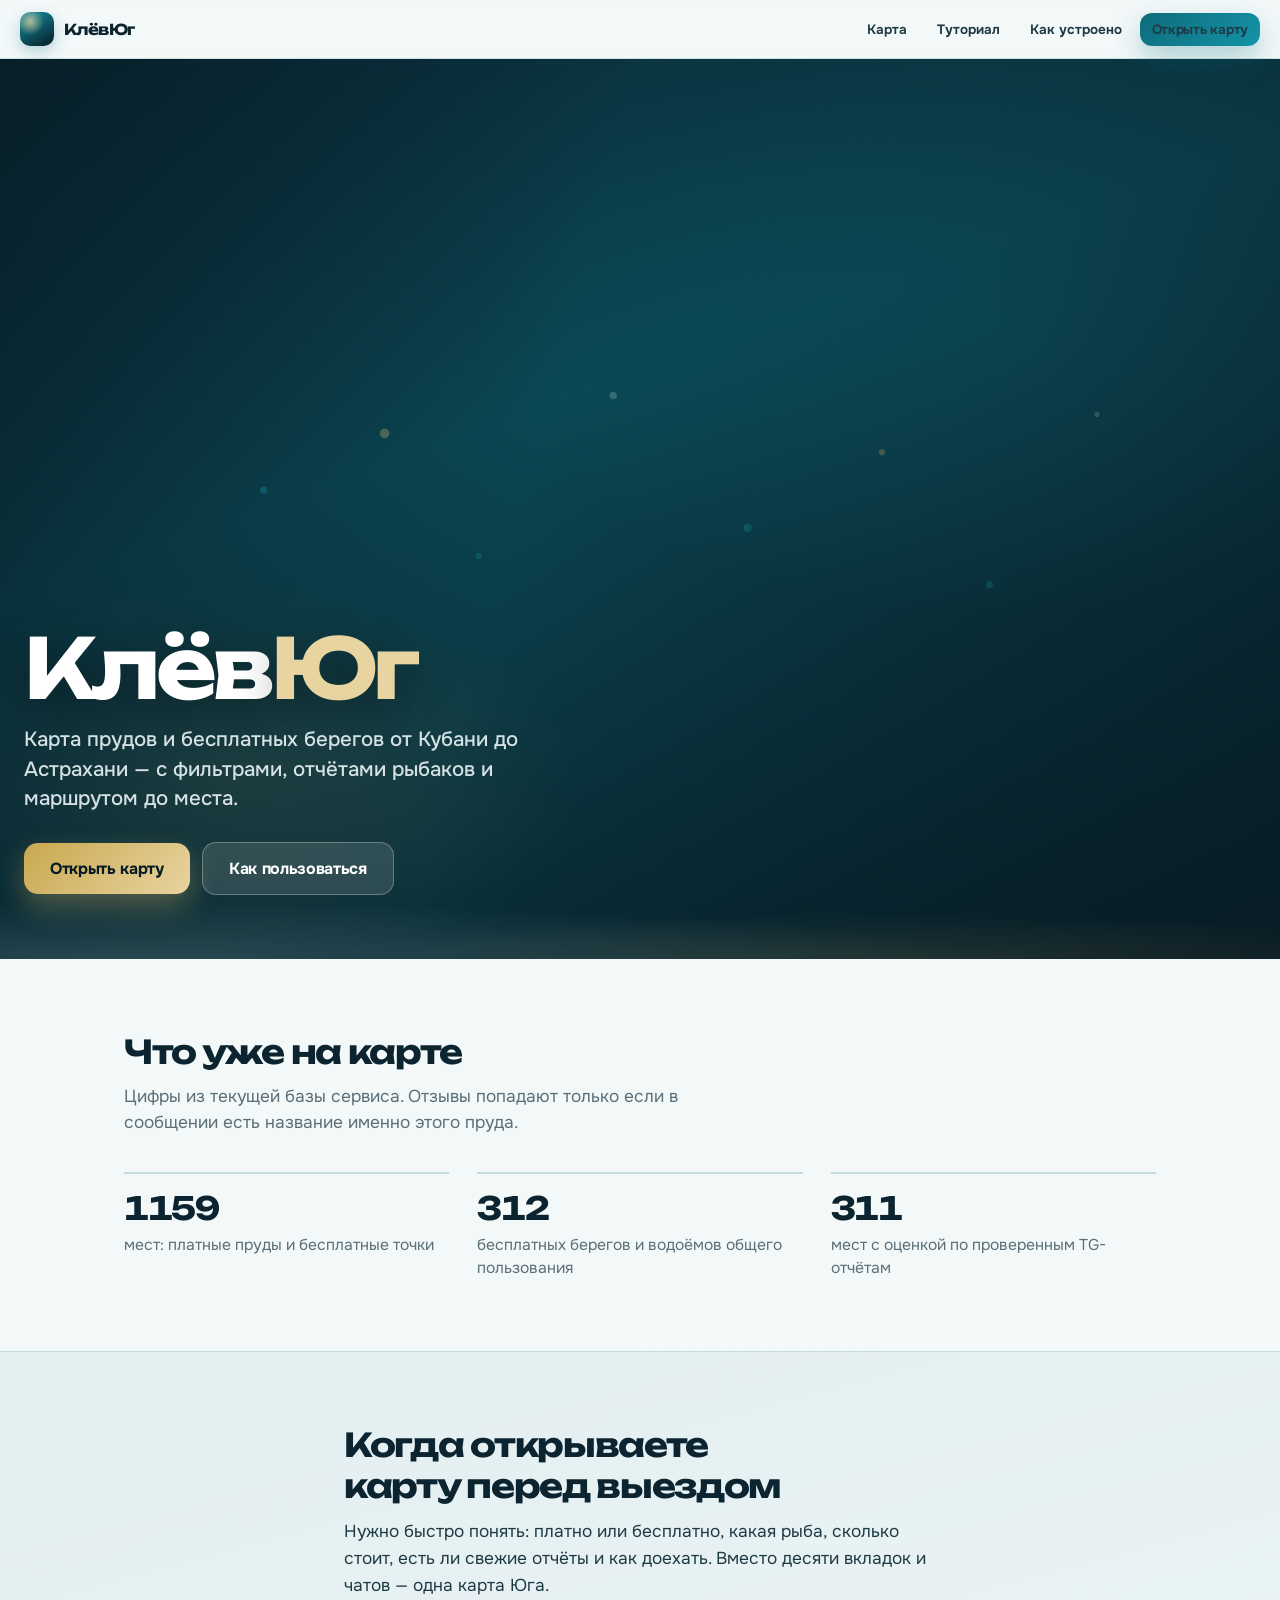
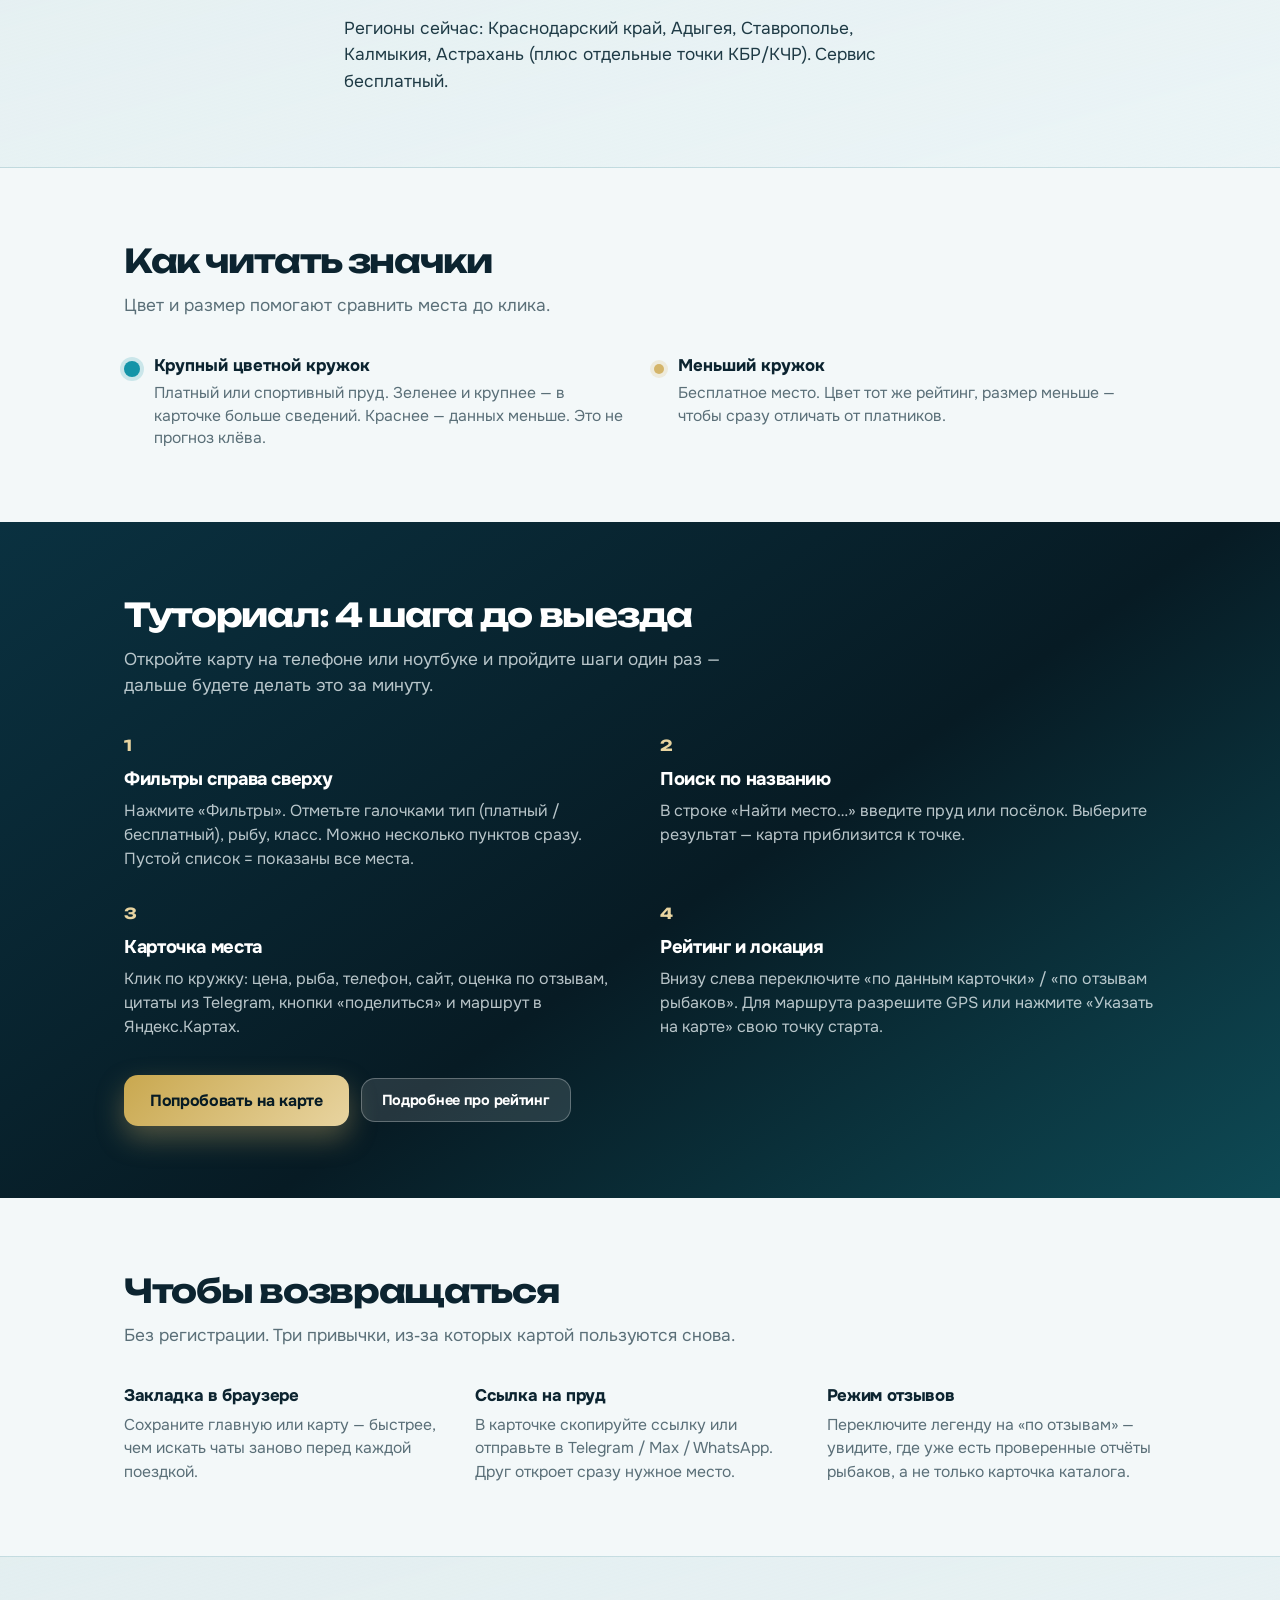
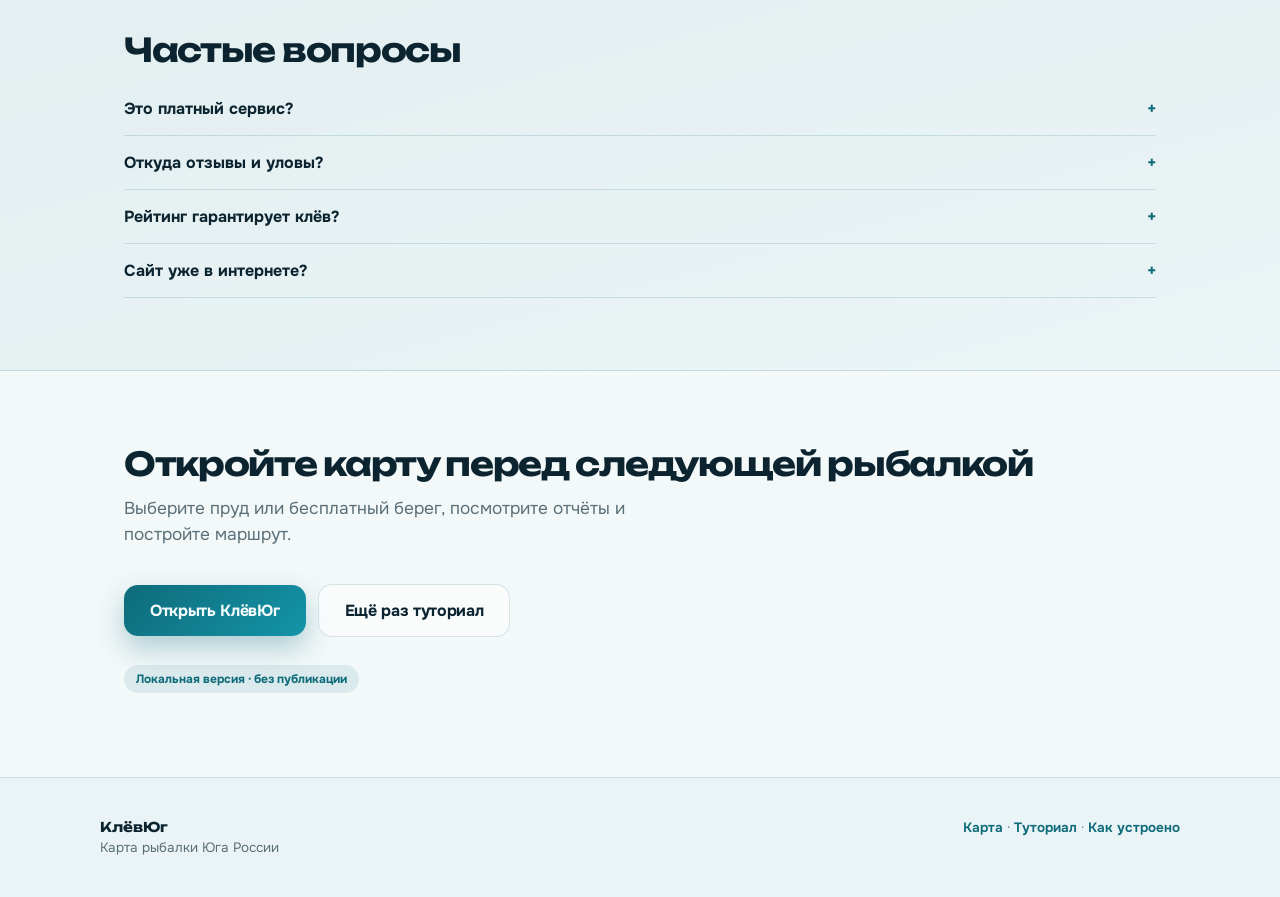
==== index.html @ e6dd9c02 "Add files via upload" ====
<!DOCTYPE html>
<html lang="ru">
<head>
  <meta charset="utf-8" />
  <meta name="viewport" content="width=device-width, initial-scale=1, viewport-fit=cover" />
  <meta name="theme-color" content="#071b24" />
  <meta
    name="description"
    content="КлёвЮг — карта платных прудов и бесплатных берегов Юга России: Кубань, Адыгея, Ставрополье, Калмыкия, Астрахань. Фильтры, отзывы рыбаков, маршрут."
  />
  <title>КлёвЮг — карта рыбалки Юга</title>
  <link rel="preconnect" href="https://fonts.googleapis.com" />
  <link rel="preconnect" href="https://fonts.gstatic.com" crossorigin />
  <link
    href="https://fonts.googleapis.com/css2?family=Onest:wght@500;600;700;800&family=Unbounded:wght@600;700&display=swap"
    rel="stylesheet"
  />
  <link rel="stylesheet" href="assets/site.css" />
</head>
<body>
  <a class="skip-link" href="#main">К содержанию</a>

  <header class="site-header">
    <a class="site-logo" href="index.html" translate="no">
      <span class="site-logo__mark" aria-hidden="true"></span>
      <span class="site-logo__name">КлёвЮг</span>
    </a>
    <nav class="site-nav" aria-label="Основное меню">
      <a href="map.html">Карта</a>
      <a href="#tutorial">Туториал</a>
      <a href="about.html">Как устроено</a>
      <a class="btn btn--primary" href="map.html">Открыть карту</a>
    </nav>
  </header>

  <main id="main">
    <section class="hero" aria-labelledby="hero-brand">
      <div class="hero__bg" aria-hidden="true"></div>
      <div class="hero__map" aria-hidden="true"></div>
      <div class="hero__wave" aria-hidden="true"></div>
      <div class="hero__inner">
        <h1 id="hero-brand" class="hero__brand" translate="no">Клёв<span>Юг</span></h1>
        <p class="hero__lead">
          Карта прудов и бесплатных берегов от Кубани до Астрахани —
          с фильтрами, отчётами рыбаков и маршрутом до места.
        </p>
        <div class="hero__actions">
          <a class="btn btn--gold btn--lg" href="map.html">Открыть карту</a>
          <a class="btn btn--on-dark btn--lg" href="#tutorial">Как пользоваться</a>
        </div>
      </div>
    </section>

    <section class="section" aria-labelledby="facts-title">
      <h2 id="facts-title" class="section__title">Что уже на карте</h2>
      <p class="section__lead">
        Цифры из текущей базы сервиса. Отзывы попадают только если в сообщении
        есть название именно этого пруда.
      </p>
      <ul class="facts">
        <li>
          <strong>1159</strong>
          <span>мест: платные пруды и бесплатные точки</span>
        </li>
        <li>
          <strong>312</strong>
          <span>бесплатных берегов и водоёмов общего пользования</span>
        </li>
        <li>
          <strong>311</strong>
          <span>мест с оценкой по проверенным TG-отчётам</span>
        </li>
      </ul>
    </section>

    <section class="band" aria-labelledby="why-title">
      <div class="section scene">
        <h2 id="why-title" class="section__title">Когда открываете карту перед выездом</h2>
        <p>
          Нужно быстро понять: платно или бесплатно, какая рыба, сколько стоит,
          есть ли свежие отчёты и как доехать. Вместо десяти вкладок и чатов —
          одна карта Юга.
        </p>
        <p>
          Регионы сейчас: Краснодарский край, Адыгея, Ставрополье, Калмыкия,
          Астрахань (плюс отдельные точки КБР/КЧР). Сервис бесплатный.
        </p>
      </div>
    </section>

    <section class="section" aria-labelledby="icons-title">
      <h2 id="icons-title" class="section__title">Как читать значки</h2>
      <p class="section__lead">Цвет и размер помогают сравнить места до клика.</p>
      <div class="legend-row">
        <div class="legend-item">
          <span class="legend-item__icon legend-item__icon--circle" aria-hidden="true"></span>
          <div>
            <h3>Крупный цветной кружок</h3>
            <p>
              Платный или спортивный пруд. Зеленее и крупнее — в карточке больше сведений.
              Краснее — данных меньше. Это не прогноз клёва.
            </p>
          </div>
        </div>
        <div class="legend-item">
          <span class="legend-item__icon legend-item__icon--small" aria-hidden="true"></span>
          <div>
            <h3>Меньший кружок</h3>
            <p>
              Бесплатное место. Цвет тот же рейтинг, размер меньше — чтобы сразу
              отличать от платников.
            </p>
          </div>
        </div>
      </div>
    </section>

    <section class="band band--deep" id="tutorial" aria-labelledby="tutorial-title">
      <div class="section">
        <h2 id="tutorial-title" class="section__title">Туториал: 4 шага до выезда</h2>
        <p class="section__lead">
          Откройте карту на телефоне или ноутбуке и пройдите шаги один раз —
          дальше будете делать это за минуту.
        </p>
        <div class="steps">
          <article class="step">
            <h3>Фильтры справа сверху</h3>
            <p>
              Нажмите «Фильтры». Отметьте галочками тип (платный / бесплатный),
              рыбу, класс. Можно несколько пунктов сразу. Пустой список = показаны все места.
            </p>
          </article>
          <article class="step">
            <h3>Поиск по названию</h3>
            <p>
              В строке «Найти место…» введите пруд или посёлок. Выберите результат —
              карта приблизится к точке.
            </p>
          </article>
          <article class="step">
            <h3>Карточка места</h3>
            <p>
              Клик по кружку: цена, рыба, телефон, сайт, оценка по отзывам,
              цитаты из Telegram, кнопки «поделиться» и маршрут в Яндекс.Картах.
            </p>
          </article>
          <article class="step">
            <h3>Рейтинг и локация</h3>
            <p>
              Внизу слева переключите «по данным карточки» / «по отзывам рыбаков».
              Для маршрута разрешите GPS или нажмите «Указать на карте» свою точку старта.
            </p>
          </article>
        </div>
        <div class="cta-inline" style="margin-top: 36px">
          <a class="btn btn--gold btn--lg" href="map.html">Попробовать на карте</a>
          <a class="btn btn--on-dark" href="about.html">Подробнее про рейтинг</a>
        </div>
      </div>
    </section>

    <section class="section" aria-labelledby="keep-title">
      <h2 id="keep-title" class="section__title">Чтобы возвращаться</h2>
      <p class="section__lead">
        Без регистрации. Три привычки, из‑за которых картой пользуются снова.
      </p>
      <div class="keep">
        <div>
          <h3>Закладка в браузере</h3>
          <p>Сохраните главную или карту — быстрее, чем искать чаты заново перед каждой поездкой.</p>
        </div>
        <div>
          <h3>Ссылка на пруд</h3>
          <p>
            В карточке скопируйте ссылку или отправьте в Telegram / Max / WhatsApp.
            Друг откроет сразу нужное место.
          </p>
        </div>
        <div>
          <h3>Режим отзывов</h3>
          <p>
            Переключите легенду на «по отзывам» — увидите, где уже есть проверенные
            отчёты рыбаков, а не только карточка каталога.
          </p>
        </div>
      </div>
    </section>

    <section class="band" aria-labelledby="faq-title">
      <div class="section">
        <h2 id="faq-title" class="section__title">Частые вопросы</h2>
        <div class="faq">
          <details>
            <summary>Это платный сервис?</summary>
            <p>Нет. Карта открывается бесплатно. Платить нужно только на самих прудах, если место платное.</p>
          </details>
          <details>
            <summary>Откуда отзывы и уловы?</summary>
            <p>
              Из публичных рыбацких Telegram-каналов. В карточку попадает отчёт только если
              в тексте есть название этого пруда. Средний улов на карточке не показываем выше 10 кг.
            </p>
          </details>
          <details>
            <summary>Рейтинг гарантирует клёв?</summary>
            <p>
              Нет. Класс 1–10 отражает полноту данных и активность упоминаний.
              Перед выездом уточняйте условия по телефону или на сайте места.
            </p>
          </details>
          <details>
            <summary>Сайт уже в интернете?</summary>
            <p>
              Сейчас это локальная версия в папке <span translate="no">site</span> на вашем компьютере.
              Когда будете готовы выложить в сеть — скажите агенту «ок» на деплой.
            </p>
          </details>
        </div>
      </div>
    </section>

    <section class="section cta-final" aria-labelledby="final-title">
      <h2 id="final-title" class="section__title">Откройте карту перед следующей рыбалкой</h2>
      <p class="section__lead">
        Выберите пруд или бесплатный берег, посмотрите отчёты и постройте маршрут.
      </p>
      <div class="hero__actions">
        <a class="btn btn--primary btn--lg" href="map.html">Открыть КлёвЮг</a>
        <a class="btn btn--ghost btn--lg" href="#tutorial">Ещё раз туториал</a>
      </div>
      <p class="local-badge" style="margin-top: 28px">Локальная версия · без публикации</p>
    </section>
  </main>

  <footer class="site-footer">
    <div class="site-footer__inner">
      <div>
        <strong translate="no">КлёвЮг</strong><br />
        Карта рыбалки Юга России
      </div>
      <div>
        <a href="map.html">Карта</a>
        ·
        <a href="#tutorial">Туториал</a>
        ·
        <a href="about.html">Как устроено</a>
      </div>
    </div>
  </footer>
</body>
</html>
---- assets/site.css ----
/* КлёвЮг — общий стиль сайта */
:root {
  --deep: #071b24;
  --ink: #0c2430;
  --ink-soft: #1e3a45;
  --muted: #5a6f78;
  --water: #0e6b7a;
  --water-bright: #1494a8;
  --foam: #eaf4f6;
  --mist: #f3f8f9;
  --gold: #d4b56a;
  --gold-soft: #e8d4a0;
  --line: rgba(14, 107, 122, 0.16);
  --shadow: 0 20px 50px rgba(7, 27, 36, 0.16);
  --font-display: "Unbounded", "Segoe UI", system-ui, sans-serif;
  --font: "Onest", "Segoe UI", system-ui, sans-serif;
  --radius: 20px;
  --safe-top: env(safe-area-inset-top, 0px);
  --safe-bottom: env(safe-area-inset-bottom, 0px);
  --safe-left: env(safe-area-inset-left, 0px);
  --safe-right: env(safe-area-inset-right, 0px);
  color-scheme: light;
}

*,
*::before,
*::after {
  box-sizing: border-box;
}

html {
  scroll-behavior: smooth;
}

@media (prefers-reduced-motion: reduce) {
  html {
    scroll-behavior: auto;
  }
  *,
  *::before,
  *::after {
    animation-duration: 0.01ms !important;
    animation-iteration-count: 1 !important;
    transition-duration: 0.01ms !important;
  }
}

body {
  margin: 0;
  min-height: 100vh;
  font-family: var(--font);
  color: var(--ink-soft);
  background: var(--mist);
  -webkit-tap-highlight-color: rgba(14, 107, 122, 0.12);
  touch-action: manipulation;
}

img {
  max-width: 100%;
  height: auto;
  display: block;
}

a {
  color: var(--water);
}

a:hover {
  color: var(--water-bright);
}

:focus-visible {
  outline: 3px solid var(--water-bright);
  outline-offset: 3px;
}

.skip-link {
  position: absolute;
  left: -9999px;
  top: 0;
  z-index: 100;
  padding: 12px 16px;
  background: var(--deep);
  color: #fff;
  font-weight: 700;
  text-decoration: none;
  border-radius: 0 0 12px 0;
}

.skip-link:focus {
  left: 0;
}

.site-header {
  position: sticky;
  top: 0;
  z-index: 20;
  display: flex;
  align-items: center;
  justify-content: space-between;
  gap: 16px;
  padding: calc(12px + var(--safe-top)) calc(20px + var(--safe-right)) 12px calc(20px + var(--safe-left));
  background: rgba(243, 248, 249, 0.86);
  border-bottom: 1px solid var(--line);
  backdrop-filter: blur(16px);
  -webkit-backdrop-filter: blur(16px);
}

.site-logo {
  display: flex;
  align-items: center;
  gap: 10px;
  text-decoration: none;
  color: var(--ink);
  min-width: 0;
}

.site-logo__mark {
  width: 34px;
  height: 34px;
  border-radius: 10px;
  flex: 0 0 auto;
  background:
    radial-gradient(circle at 30% 28%, rgba(232, 212, 160, 0.75), transparent 40%),
    linear-gradient(150deg, var(--water-bright), var(--deep));
  box-shadow: 0 6px 16px rgba(14, 107, 122, 0.28);
}

.site-logo__name {
  font-family: var(--font-display);
  font-weight: 700;
  font-size: 15px;
  letter-spacing: -0.04em;
  white-space: nowrap;
  overflow: hidden;
  text-overflow: ellipsis;
}

.site-nav {
  display: flex;
  align-items: center;
  gap: 6px;
  flex-wrap: wrap;
  justify-content: flex-end;
}

.site-nav a {
  text-decoration: none;
  color: var(--ink-soft);
  font-weight: 650;
  font-size: 13.5px;
  padding: 8px 12px;
  border-radius: 12px;
}

.site-nav a:hover {
  background: rgba(14, 107, 122, 0.08);
  color: var(--ink);
}

.site-nav a[aria-current="page"] {
  background: rgba(14, 107, 122, 0.12);
  color: var(--ink);
}

.btn {
  display: inline-flex;
  align-items: center;
  justify-content: center;
  gap: 8px;
  padding: 12px 20px;
  border-radius: 14px;
  border: 0;
  font-family: inherit;
  font-size: 14.5px;
  font-weight: 700;
  letter-spacing: -0.02em;
  text-decoration: none;
  cursor: pointer;
  transition: transform 0.12s ease, filter 0.12s ease, background-color 0.15s ease;
}

.btn:active {
  transform: translateY(1px);
}

.btn--primary {
  background: linear-gradient(135deg, var(--water), var(--water-bright));
  color: #f5fcfd;
  box-shadow: 0 12px 28px rgba(14, 107, 122, 0.3);
}

.btn--primary:hover {
  filter: brightness(1.06);
  color: #fff;
}

.btn--ghost {
  background: rgba(255, 255, 255, 0.55);
  color: var(--ink);
  border: 1px solid var(--line);
}

.btn--ghost:hover {
  background: #fff;
  color: var(--ink);
}

.btn--on-dark {
  background: rgba(255, 255, 255, 0.12);
  color: #fff;
  border: 1px solid rgba(255, 255, 255, 0.28);
}

.btn--on-dark:hover {
  background: rgba(255, 255, 255, 0.2);
  color: #fff;
}

.btn--lg {
  padding: 15px 26px;
  font-size: 16px;
}

.btn--gold {
  background: linear-gradient(135deg, #c9a84f, var(--gold-soft));
  color: var(--deep);
  box-shadow: 0 12px 28px rgba(212, 181, 106, 0.35);
}

.btn--gold:hover {
  filter: brightness(1.04);
  color: var(--deep);
}

/* —— Landing hero —— */
.hero {
  position: relative;
  min-height: min(100vh, 900px);
  display: flex;
  flex-direction: column;
  justify-content: flex-end;
  padding:
    calc(72px + var(--safe-top))
    calc(24px + var(--safe-right))
    calc(64px + var(--safe-bottom))
    calc(24px + var(--safe-left));
  overflow: hidden;
  color: #eaf4f6;
  isolation: isolate;
}

.hero__bg {
  position: absolute;
  inset: 0;
  z-index: -3;
  background:
    linear-gradient(105deg, rgba(7, 27, 36, 0.82) 0%, rgba(7, 27, 36, 0.45) 42%, rgba(7, 27, 36, 0.72) 100%),
    radial-gradient(ellipse 70% 55% at 78% 30%, rgba(20, 148, 168, 0.45), transparent 58%),
    radial-gradient(ellipse 50% 40% at 18% 80%, rgba(212, 181, 106, 0.22), transparent 55%),
    linear-gradient(160deg, #0a3140 0%, #0e6b7a 40%, #071b24 100%);
}

.hero__map {
  position: absolute;
  inset: 0;
  z-index: -2;
  opacity: 0.38;
  background-image:
    radial-gradient(circle at 22% 48%, rgba(20, 148, 168, 0.9) 0 3px, transparent 4px),
    radial-gradient(circle at 31% 42%, rgba(212, 181, 106, 0.85) 0 4px, transparent 5px),
    radial-gradient(circle at 38% 55%, rgba(20, 148, 168, 0.7) 0 2.5px, transparent 3.5px),
    radial-gradient(circle at 48% 38%, rgba(234, 244, 246, 0.55) 0 3px, transparent 4px),
    radial-gradient(circle at 58% 52%, rgba(20, 148, 168, 0.75) 0 3.5px, transparent 4.5px),
    radial-gradient(circle at 68% 44%, rgba(212, 181, 106, 0.7) 0 2.5px, transparent 3.5px),
    radial-gradient(circle at 76% 58%, rgba(20, 148, 168, 0.65) 0 3px, transparent 4px),
    radial-gradient(circle at 84% 40%, rgba(234, 244, 246, 0.45) 0 2px, transparent 3px);
  transform: scale(1.05);
  animation: map-breathe 14s ease-in-out infinite alternate;
  pointer-events: none;
}

.hero__wave {
  position: absolute;
  left: 0;
  right: 0;
  bottom: -2px;
  z-index: -1;
  height: 120px;
  background:
    radial-gradient(120% 90% at 10% 100%, rgba(234, 244, 246, 0.14), transparent 55%),
    radial-gradient(90% 80% at 70% 100%, rgba(212, 181, 106, 0.12), transparent 50%);
  animation: wave-shift 18s ease-in-out infinite alternate;
  pointer-events: none;
}

@keyframes map-breathe {
  from { transform: scale(1.02) translateY(0); }
  to { transform: scale(1.08) translateY(-8px); }
}

@keyframes wave-shift {
  from { opacity: 0.7; transform: translateX(0); }
  to { opacity: 1; transform: translateX(-18px); }
}

@media (prefers-reduced-motion: reduce) {
  .hero__map,
  .hero__wave {
    animation: none;
  }
}

.hero__inner {
  max-width: 760px;
}

.hero__brand {
  margin: 0 0 18px;
  font-family: var(--font-display);
  font-size: clamp(2.8rem, 9vw, 5.2rem);
  font-weight: 700;
  letter-spacing: -0.055em;
  line-height: 0.92;
  text-wrap: balance;
  color: #fff;
  text-shadow: 0 10px 40px rgba(0, 0, 0, 0.35);
}

.hero__brand span {
  color: var(--gold-soft);
}

.hero__lead {
  margin: 0 0 28px;
  max-width: 34rem;
  font-size: clamp(1.08rem, 2.5vw, 1.28rem);
  font-weight: 500;
  line-height: 1.45;
  color: rgba(234, 244, 246, 0.9);
  text-wrap: pretty;
}

.hero__actions {
  display: flex;
  flex-wrap: wrap;
  gap: 12px;
  align-items: center;
}

/* —— Sections —— */
.section {
  padding: 72px calc(24px + var(--safe-right)) 72px calc(24px + var(--safe-left));
  max-width: 1080px;
  margin: 0 auto;
}

.section__title {
  margin: 0 0 12px;
  font-family: var(--font-display);
  font-size: clamp(1.45rem, 3vw, 2.05rem);
  font-weight: 700;
  letter-spacing: -0.04em;
  color: var(--ink);
  text-wrap: balance;
}

.section__lead {
  margin: 0 0 36px;
  max-width: 40rem;
  font-size: 1.08rem;
  line-height: 1.5;
  color: var(--muted);
  text-wrap: pretty;
}

.facts {
  display: grid;
  gap: 18px 28px;
  margin: 0;
  padding: 0;
  list-style: none;
}

@media (min-width: 720px) {
  .facts {
    grid-template-columns: repeat(3, 1fr);
  }
}

.facts li {
  padding-top: 14px;
  border-top: 2px solid rgba(14, 107, 122, 0.2);
}

.facts strong {
  display: block;
  margin-bottom: 6px;
  font-family: var(--font-display);
  font-size: clamp(1.6rem, 3vw, 2rem);
  font-weight: 700;
  letter-spacing: -0.04em;
  color: var(--ink);
  font-variant-numeric: tabular-nums;
}

.facts span {
  display: block;
  font-size: 0.98rem;
  line-height: 1.45;
  color: var(--muted);
}

.scene {
  max-width: 40rem;
}

.scene p {
  margin: 0 0 1rem;
  font-size: 1.08rem;
  line-height: 1.55;
  color: var(--ink-soft);
}

.scene p:last-child {
  margin-bottom: 0;
}

.band {
  background:
    linear-gradient(165deg, rgba(14, 107, 122, 0.07), rgba(234, 244, 246, 0.9));
  border-block: 1px solid var(--line);
}

.band--deep {
  background:
    linear-gradient(145deg, #0a3140 0%, #071b24 55%, #0e4a55 100%);
  color: var(--foam);
  border-block: 0;
}

.band--deep .section__title {
  color: #fff;
}

.band--deep .section__lead {
  color: rgba(234, 244, 246, 0.78);
}

.steps {
  display: grid;
  gap: 28px;
  counter-reset: step;
}

@media (min-width: 800px) {
  .steps {
    grid-template-columns: 1fr 1fr;
    gap: 32px 40px;
  }
}

.step {
  padding: 0;
  border: 0;
  background: transparent;
}

.step::before {
  counter-increment: step;
  content: counter(step);
  display: inline-block;
  margin-bottom: 12px;
  font-family: var(--font-display);
  font-size: 0.95rem;
  font-weight: 700;
  letter-spacing: -0.03em;
  color: var(--water);
}

.band--deep .step::before {
  color: var(--gold-soft);
}

.step h3 {
  margin: 0 0 8px;
  font-size: 1.15rem;
  font-weight: 750;
  letter-spacing: -0.02em;
  color: var(--ink);
}

.band--deep .step h3 {
  color: #fff;
}

.step p {
  margin: 0;
  font-size: 1rem;
  line-height: 1.5;
  color: var(--muted);
}

.band--deep .step p {
  color: rgba(234, 244, 246, 0.78);
}

.legend-row {
  display: grid;
  gap: 28px;
}

@media (min-width: 640px) {
  .legend-row {
    grid-template-columns: 1fr 1fr;
  }
}

.legend-item {
  display: flex;
  gap: 14px;
  align-items: flex-start;
}

.legend-item__icon {
  flex: 0 0 auto;
  margin-top: 6px;
}

.legend-item__icon--circle {
  width: 16px;
  height: 16px;
  border-radius: 50%;
  background: var(--water-bright);
  box-shadow: 0 0 0 4px rgba(20, 148, 168, 0.18);
}

.legend-item__icon--small {
  width: 10px;
  height: 10px;
  margin-top: 9px;
  border-radius: 50%;
  background: var(--gold);
  box-shadow: 0 0 0 4px rgba(212, 181, 106, 0.2);
}

.legend-item h3 {
  margin: 0 0 6px;
  font-size: 1.05rem;
  font-weight: 750;
  color: var(--ink);
}

.legend-item p {
  margin: 0;
  font-size: 0.98rem;
  line-height: 1.45;
  color: var(--muted);
}

.keep {
  display: grid;
  gap: 22px;
}

@media (min-width: 720px) {
  .keep {
    grid-template-columns: 1fr 1fr 1fr;
  }
}

.keep h3 {
  margin: 0 0 8px;
  font-size: 1.05rem;
  font-weight: 750;
  letter-spacing: -0.02em;
  color: var(--ink);
}

.keep p {
  margin: 0;
  font-size: 0.98rem;
  line-height: 1.5;
  color: var(--muted);
}

.faq details {
  padding: 16px 0;
  border-bottom: 1px solid var(--line);
}

.faq summary {
  cursor: pointer;
  font-weight: 700;
  color: var(--ink);
  list-style: none;
}

.faq summary::-webkit-details-marker {
  display: none;
}

.faq summary::after {
  content: "+";
  float: right;
  color: var(--water);
  font-weight: 700;
}

.faq details[open] summary::after {
  content: "−";
}

.faq p {
  margin: 10px 0 0;
  color: var(--muted);
  line-height: 1.5;
}

.cta-final {
  text-align: left;
}

.cta-final .hero__actions {
  margin-top: 8px;
}

.cta-inline {
  display: flex;
  flex-wrap: wrap;
  gap: 12px;
  align-items: center;
  margin-top: 8px;
}

.prose {
  max-width: 42rem;
}

.prose h2 {
  margin: 2rem 0 0.75rem;
  font-family: var(--font-display);
  font-size: 1.3rem;
  font-weight: 700;
  letter-spacing: -0.03em;
  color: var(--ink);
  scroll-margin-top: 88px;
}

.prose h2:first-of-type {
  margin-top: 0;
}

.prose p,
.prose li {
  font-size: 1.02rem;
  line-height: 1.55;
  color: var(--ink-soft);
}

.prose ul {
  padding-left: 1.2rem;
}

.prose strong {
  color: var(--ink);
}

.site-footer {
  padding:
    40px calc(24px + var(--safe-right))
    calc(40px + var(--safe-bottom))
    calc(24px + var(--safe-left));
  border-top: 1px solid var(--line);
  background: var(--foam);
  color: var(--muted);
  font-size: 13.5px;
  line-height: 1.45;
}

.site-footer__inner {
  max-width: 1080px;
  margin: 0 auto;
  display: flex;
  flex-wrap: wrap;
  gap: 16px 32px;
  justify-content: space-between;
  align-items: flex-start;
}

.site-footer strong {
  font-family: var(--font-display);
  color: var(--ink);
}

.site-footer a {
  font-weight: 650;
  text-decoration: none;
}

.site-footer a:hover {
  text-decoration: underline;
}

.local-badge {
  display: inline-flex;
  align-items: center;
  gap: 6px;
  padding: 6px 12px;
  border-radius: 999px;
  background: rgba(14, 107, 122, 0.1);
  color: var(--water);
  font-size: 12px;
  font-weight: 700;
}

@media (max-width: 560px) {
  .site-nav a:not(.btn) {
    display: none;
  }
}
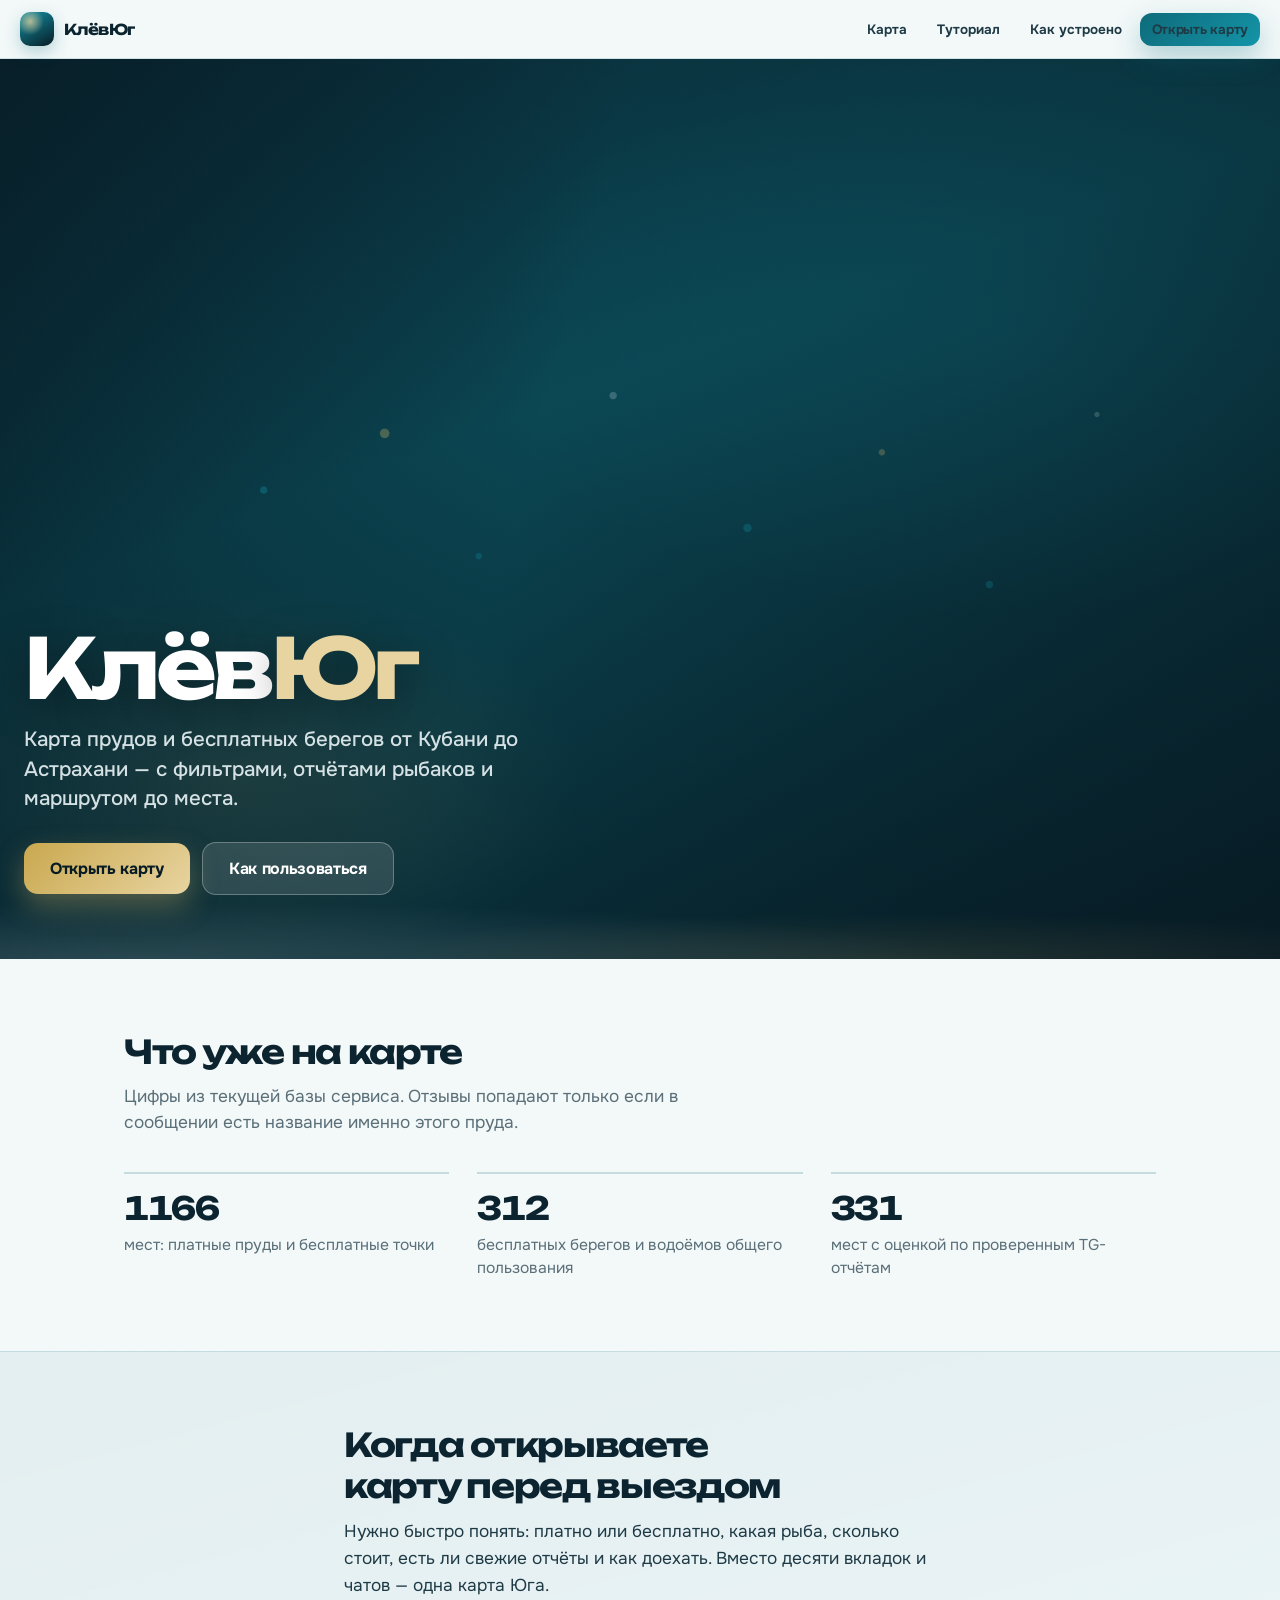
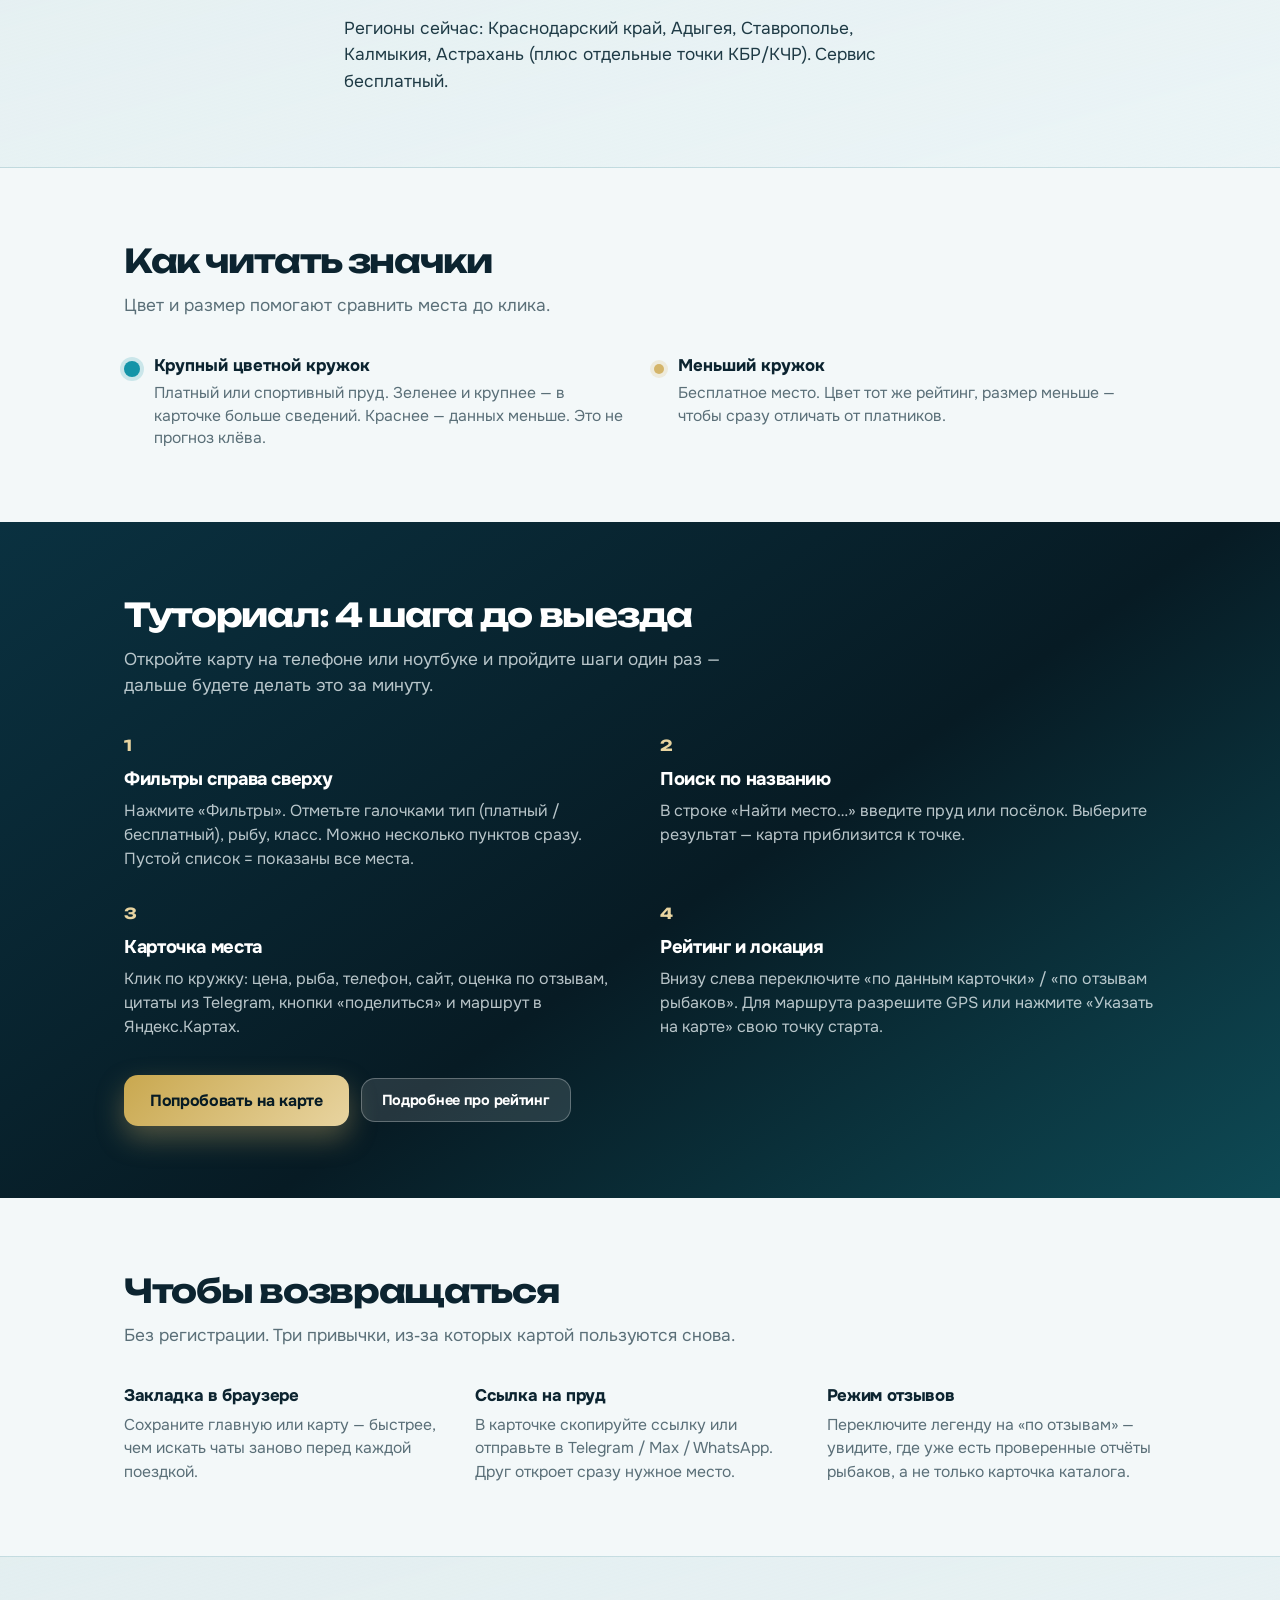
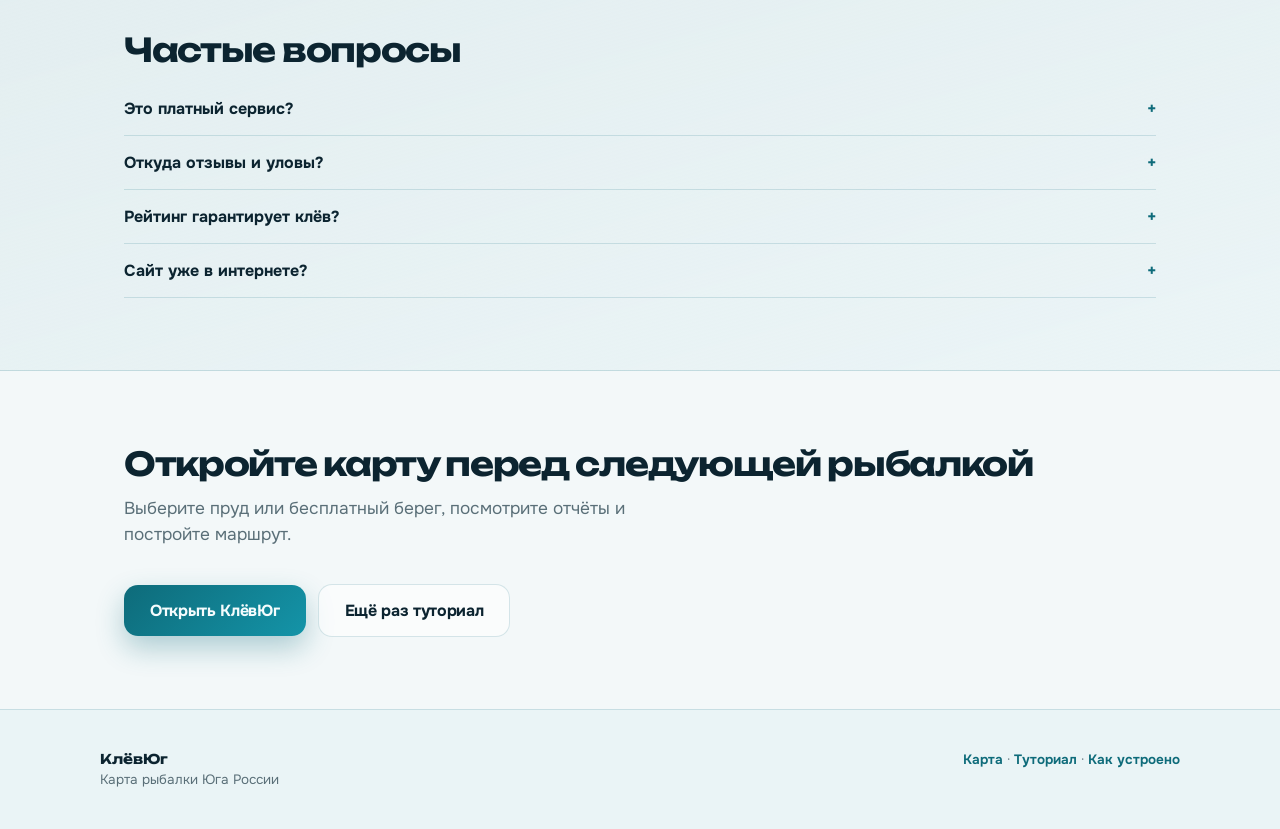
==== commit e206be22: "Add files via upload" ====
--- a/index.html
+++ b/index.html
@@ -26,9 +26,21 @@
       <span class="site-logo__name">КлёвЮг</span>
     </a>
     <nav class="site-nav" aria-label="Основное меню">
-      <a href="map.html">Карта</a>
-      <a href="#tutorial">Туториал</a>
-      <a href="about.html">Как устроено</a>
+      <button
+        type="button"
+        class="site-menu-btn"
+        id="site-menu-btn"
+        aria-expanded="false"
+        aria-controls="site-nav-panel"
+        aria-label="Открыть меню"
+      >
+        <span class="site-menu-btn__bars" aria-hidden="true"></span>
+      </button>
+      <div class="site-nav__panel" id="site-nav-panel">
+        <a href="map.html">Карта</a>
+        <a href="#tutorial">Туториал</a>
+        <a href="about.html">Как устроено</a>
+      </div>
       <a class="btn btn--primary" href="map.html">Открыть карту</a>
     </nav>
   </header>
@@ -59,7 +71,7 @@
       </p>
       <ul class="facts">
         <li>
-          <strong>1159</strong>
+          <strong>1166</strong>
           <span>мест: платные пруды и бесплатные точки</span>
         </li>
         <li>
@@ -67,7 +79,7 @@
           <span>бесплатных берегов и водоёмов общего пользования</span>
         </li>
         <li>
-          <strong>311</strong>
+          <strong>331</strong>
           <span>мест с оценкой по проверенным TG-отчётам</span>
         </li>
       </ul>
@@ -211,8 +223,9 @@
           <details>
             <summary>Сайт уже в интернете?</summary>
             <p>
-              Сейчас это локальная версия в папке <span translate="no">site</span> на вашем компьютере.
-              Когда будете готовы выложить в сеть — скажите агенту «ок» на деплой.
+              Да. Открывайте
+              <a href="https://pomaer.github.io/klevyug/" translate="no">pomaer.github.io/klevyug</a>
+              — карта и главная доступны с телефона и компьютера.
             </p>
           </details>
         </div>
@@ -228,7 +241,6 @@
         <a class="btn btn--primary btn--lg" href="map.html">Открыть КлёвЮг</a>
         <a class="btn btn--ghost btn--lg" href="#tutorial">Ещё раз туториал</a>
       </div>
-      <p class="local-badge" style="margin-top: 28px">Локальная версия · без публикации</p>
     </section>
   </main>
 
@@ -247,5 +259,26 @@
       </div>
     </div>
   </footer>
+  <script>
+    (function () {
+      var btn = document.getElementById("site-menu-btn");
+      var panel = document.getElementById("site-nav-panel");
+      if (!btn || !panel) return;
+      function setOpen(open) {
+        document.body.classList.toggle("nav-open", open);
+        btn.setAttribute("aria-expanded", open ? "true" : "false");
+        btn.setAttribute("aria-label", open ? "Закрыть меню" : "Открыть меню");
+      }
+      btn.addEventListener("click", function () {
+        setOpen(!document.body.classList.contains("nav-open"));
+      });
+      panel.querySelectorAll("a").forEach(function (a) {
+        a.addEventListener("click", function () { setOpen(false); });
+      });
+      document.addEventListener("keydown", function (e) {
+        if (e.key === "Escape") setOpen(false);
+      });
+    })();
+  </script>
 </body>
 </html>
--- a/assets/site.css
+++ b/assets/site.css
@@ -714,8 +714,176 @@
   font-weight: 700;
 }
 
+.site-menu-btn {
+  display: none;
+  width: 44px;
+  height: 44px;
+  padding: 0;
+  border: 1px solid var(--line);
+  border-radius: 12px;
+  background: rgba(255, 255, 255, 0.72);
+  color: var(--ink);
+  cursor: pointer;
+  align-items: center;
+  justify-content: center;
+  flex: 0 0 auto;
+}
+
+.site-menu-btn:hover {
+  background: #fff;
+}
+
+.site-menu-btn:focus-visible {
+  outline: 3px solid var(--water-bright);
+  outline-offset: 2px;
+}
+
+.site-menu-btn__bars {
+  display: block;
+  width: 18px;
+  height: 2px;
+  background: currentColor;
+  border-radius: 2px;
+  box-shadow: 0 -6px 0 currentColor, 0 6px 0 currentColor;
+}
+
+.site-nav__panel {
+  display: contents;
+}
+
+#tutorial,
+.section__title,
+.prose h2 {
+  scroll-margin-top: calc(72px + var(--safe-top));
+}
+
+@media (max-width: 720px) {
+  .site-header {
+    gap: 10px;
+    padding: calc(10px + var(--safe-top)) calc(14px + var(--safe-right)) 10px calc(14px + var(--safe-left));
+  }
+
+  .site-menu-btn {
+    display: inline-flex;
+  }
+
+  .site-nav {
+    position: relative;
+    gap: 8px;
+  }
+
+  .site-nav__panel {
+    display: none;
+    position: absolute;
+    top: calc(100% + 8px);
+    left: max(12px, var(--safe-left));
+    right: max(12px, var(--safe-right));
+    flex-direction: column;
+    align-items: stretch;
+    gap: 4px;
+    padding: 10px;
+    border-radius: 16px;
+    background: rgba(255, 255, 255, 0.96);
+    border: 1px solid var(--line);
+    box-shadow: var(--shadow);
+    backdrop-filter: blur(16px);
+    -webkit-backdrop-filter: blur(16px);
+    z-index: 30;
+  }
+
+  body.nav-open .site-nav__panel {
+    display: flex;
+  }
+
+  .site-nav__panel a {
+    padding: 14px 14px;
+    min-height: 44px;
+    border-radius: 12px;
+    font-size: 15px;
+  }
+
+  .site-nav > .btn--primary {
+    padding: 10px 14px;
+    font-size: 13.5px;
+    min-height: 44px;
+  }
+
+  .hero {
+    min-height: auto;
+    justify-content: flex-end;
+    padding:
+      calc(88px + var(--safe-top))
+      calc(16px + var(--safe-right))
+      calc(36px + var(--safe-bottom))
+      calc(16px + var(--safe-left));
+  }
+
+  .hero__brand {
+    font-size: clamp(2.4rem, 14vw, 3.4rem);
+    margin-bottom: 14px;
+  }
+
+  .hero__lead {
+    margin-bottom: 22px;
+    font-size: 1.05rem;
+    max-width: none;
+  }
+
+  .hero__actions {
+    flex-direction: column;
+    align-items: stretch;
+    gap: 10px;
+  }
+
+  .hero__actions .btn {
+    width: 100%;
+    min-height: 48px;
+  }
+
+  .section {
+    padding: 48px calc(16px + var(--safe-right)) 48px calc(16px + var(--safe-left));
+  }
+
+  .section__title {
+    font-size: clamp(1.35rem, 6vw, 1.7rem);
+  }
+
+  .section__lead,
+  .scene p,
+  .legend-item p,
+  .keep p,
+  .faq p,
+  .step p {
+    font-size: 1rem;
+  }
+
+  .facts {
+    gap: 14px;
+  }
+
+  .facts strong {
+    font-size: 1.7rem;
+  }
+
+  .cta-inline {
+    flex-direction: column;
+    align-items: stretch;
+  }
+
+  .cta-inline .btn {
+    width: 100%;
+    min-height: 48px;
+    justify-content: center;
+  }
+
+  .site-footer__inner {
+    flex-direction: column;
+    gap: 14px;
+  }
+}
+
 @media (max-width: 560px) {
-  .site-nav a:not(.btn) {
-    display: none;
-  }
-}
+  .site-logo__name {
+    font-size: 14px;
+  }
+}
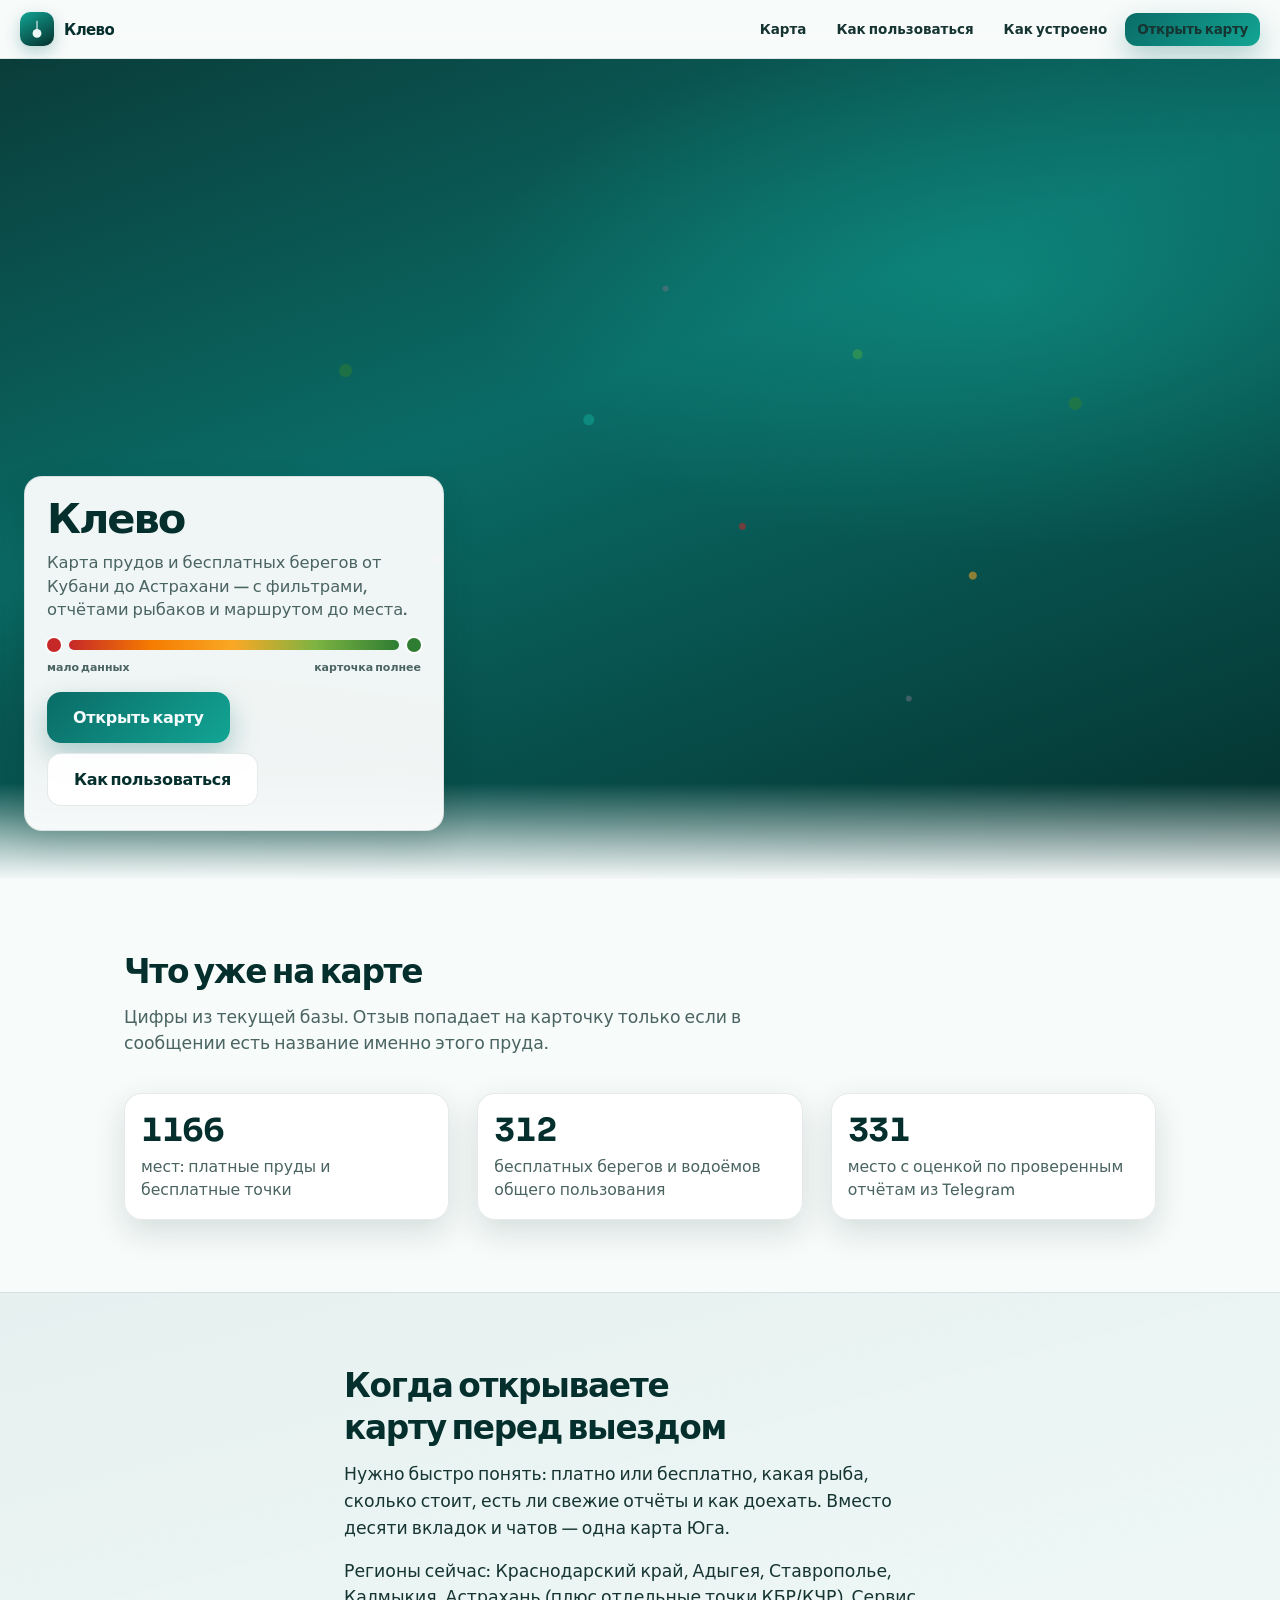
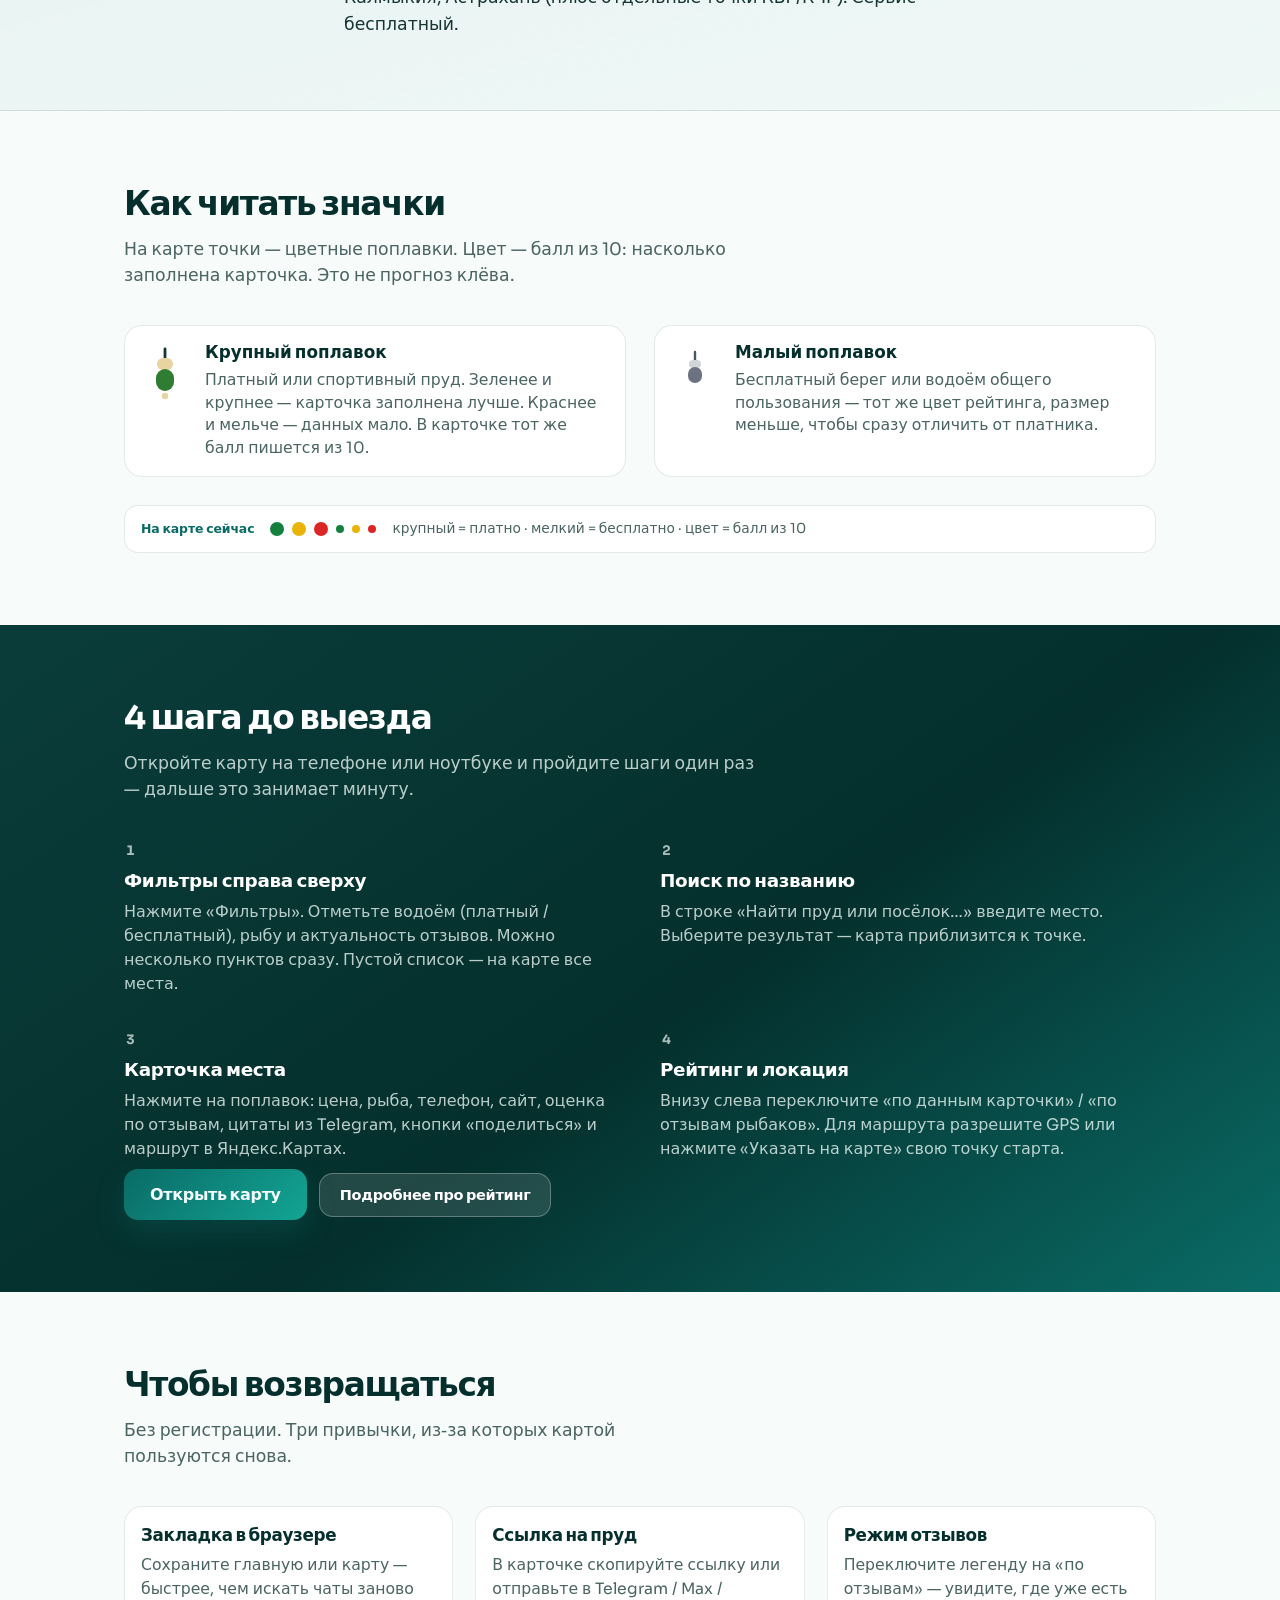
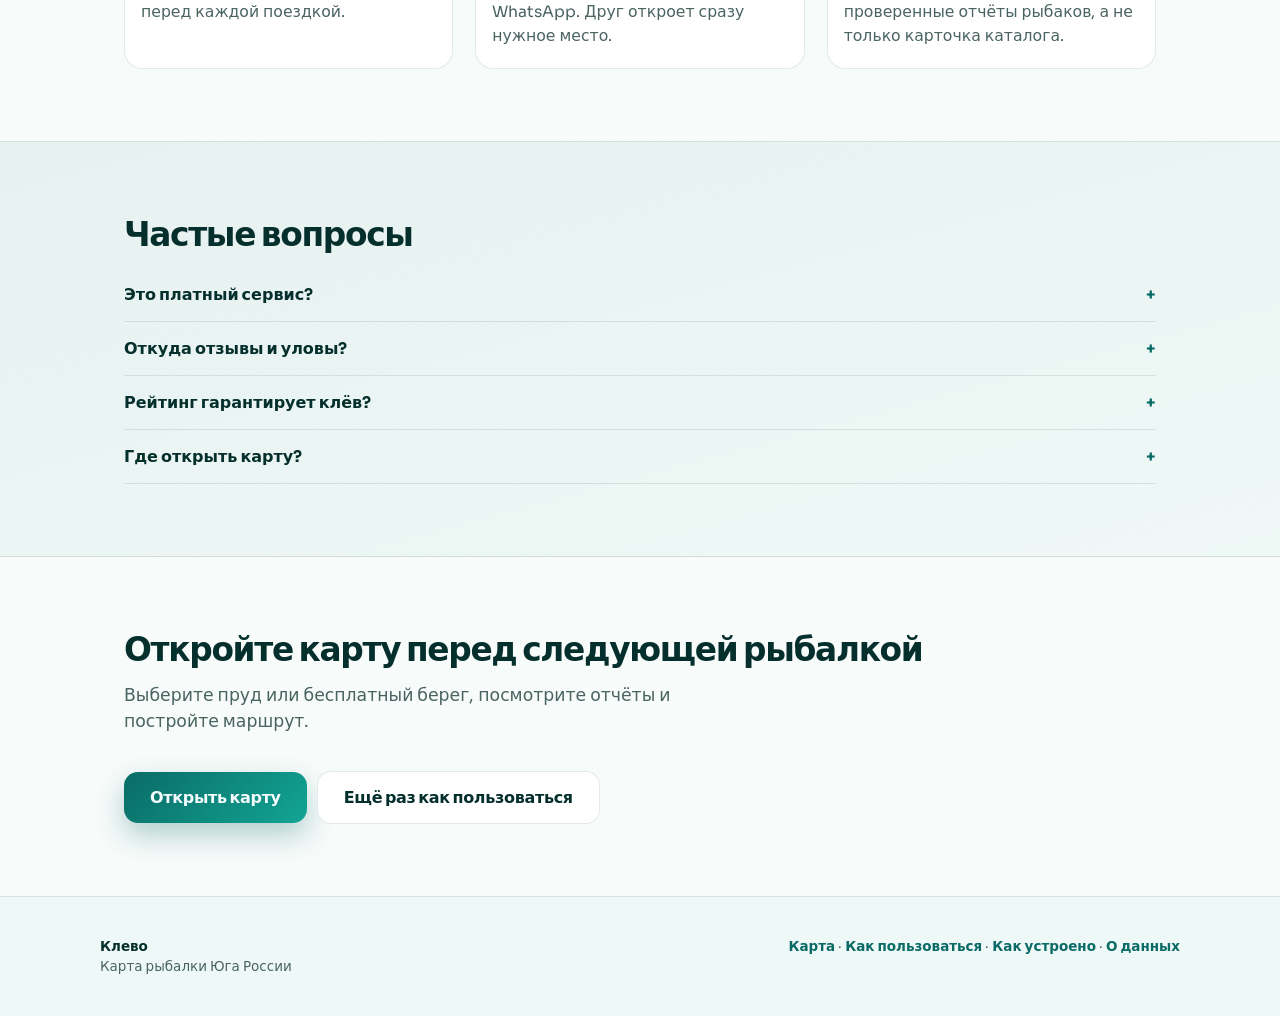
==== commit 06bd3e61: "Update site and pond data for GitHub Pages" ====
--- a/index.html
+++ b/index.html
@@ -3,18 +3,24 @@
 <head>
   <meta charset="utf-8" />
   <meta name="viewport" content="width=device-width, initial-scale=1, viewport-fit=cover" />
-  <meta name="theme-color" content="#071b24" />
+  <meta name="theme-color" content="#eef8f6" />
   <meta
     name="description"
-    content="КлёвЮг — карта платных прудов и бесплатных берегов Юга России: Кубань, Адыгея, Ставрополье, Калмыкия, Астрахань. Фильтры, отзывы рыбаков, маршрут."
+    content="Клево — карта платных прудов и бесплатных берегов Юга России: Кубань, Адыгея, Ставрополье, Калмыкия, Астрахань. Фильтры, отзывы рыбаков, маршрут."
   />
-  <title>КлёвЮг — карта рыбалки Юга</title>
+  <title>Клево — карта рыбалки Юга</title>
+  <link rel="canonical" href="https://klevyug.ru/" />
+  <link rel="icon" href="assets/favicon.svg" type="image/svg+xml" />
+  <link rel="apple-touch-icon" href="assets/apple-touch-icon.png" />
+  <meta property="og:type" content="website" />
+  <meta property="og:locale" content="ru_RU" />
+  <meta property="og:title" content="Клево — карта рыбалки Юга" />
+  <meta property="og:description" content="Платные пруды и бесплатные берега от Кубани до Астрахани: фильтры, отзывы, маршрут." />
+  <meta property="og:url" content="https://klevyug.ru/" />
+  <meta property="og:image" content="https://klevyug.ru/assets/og-image.png" />
+  <meta name="twitter:card" content="summary_large_image" />
   <link rel="preconnect" href="https://fonts.googleapis.com" />
   <link rel="preconnect" href="https://fonts.gstatic.com" crossorigin />
-  <link
-    href="https://fonts.googleapis.com/css2?family=Onest:wght@500;600;700;800&family=Unbounded:wght@600;700&display=swap"
-    rel="stylesheet"
-  />
   <link rel="stylesheet" href="assets/site.css" />
 </head>
 <body>
@@ -22,8 +28,13 @@
 
   <header class="site-header">
     <a class="site-logo" href="index.html" translate="no">
-      <span class="site-logo__mark" aria-hidden="true"></span>
-      <span class="site-logo__name">КлёвЮг</span>
+      <span class="site-logo__mark" aria-hidden="true">
+        <svg class="site-logo__svg" viewBox="0 0 24 32" fill="none">
+          <path d="M11.2 4h1.6v14h-1.6z" fill="currentColor"/>
+          <circle cx="12" cy="22.4" r="6.4" fill="currentColor"/>
+        </svg>
+      </span>
+      <span class="site-logo__name">Клево</span>
     </a>
     <nav class="site-nav" aria-label="Основное меню">
       <button
@@ -38,7 +49,7 @@
       </button>
       <div class="site-nav__panel" id="site-nav-panel">
         <a href="map.html">Карта</a>
-        <a href="#tutorial">Туториал</a>
+        <a href="#how-to">Как пользоваться</a>
         <a href="about.html">Как устроено</a>
       </div>
       <a class="btn btn--primary" href="map.html">Открыть карту</a>
@@ -50,15 +61,24 @@
       <div class="hero__bg" aria-hidden="true"></div>
       <div class="hero__map" aria-hidden="true"></div>
       <div class="hero__wave" aria-hidden="true"></div>
-      <div class="hero__inner">
-        <h1 id="hero-brand" class="hero__brand" translate="no">Клёв<span>Юг</span></h1>
+      <div class="hero__card">
+        <h1 id="hero-brand" class="hero__brand" translate="no">Клево</h1>
         <p class="hero__lead">
           Карта прудов и бесплатных берегов от Кубани до Астрахани —
           с фильтрами, отчётами рыбаков и маршрутом до места.
         </p>
+        <div class="hero__scale" aria-hidden="true">
+          <span class="hero__dot hero__dot--bad"></span>
+          <span class="hero__bar"></span>
+          <span class="hero__dot hero__dot--best"></span>
+        </div>
+        <div class="hero__ends" aria-hidden="true">
+          <span>мало данных</span>
+          <span>карточка полнее</span>
+        </div>
         <div class="hero__actions">
-          <a class="btn btn--gold btn--lg" href="map.html">Открыть карту</a>
-          <a class="btn btn--on-dark btn--lg" href="#tutorial">Как пользоваться</a>
+          <a class="btn btn--primary btn--lg" href="map.html">Открыть карту</a>
+          <a class="btn btn--ghost btn--lg" href="#how-to">Как пользоваться</a>
         </div>
       </div>
     </section>
@@ -66,7 +86,7 @@
     <section class="section" aria-labelledby="facts-title">
       <h2 id="facts-title" class="section__title">Что уже на карте</h2>
       <p class="section__lead">
-        Цифры из текущей базы сервиса. Отзывы попадают только если в сообщении
+        Цифры из текущей базы. Отзыв попадает на карточку только если в сообщении
         есть название именно этого пруда.
       </p>
       <ul class="facts">
@@ -80,7 +100,7 @@
         </li>
         <li>
           <strong>331</strong>
-          <span>мест с оценкой по проверенным TG-отчётам</span>
+          <span>место с оценкой по проверенным отчётам из Telegram</span>
         </li>
       </ul>
     </section>
@@ -102,57 +122,85 @@
 
     <section class="section" aria-labelledby="icons-title">
       <h2 id="icons-title" class="section__title">Как читать значки</h2>
-      <p class="section__lead">Цвет и размер помогают сравнить места до клика.</p>
+      <p class="section__lead">
+        На карте точки — цветные поплавки. Цвет — балл из 10: насколько заполнена карточка.
+        Это не прогноз клёва.
+      </p>
       <div class="legend-row">
         <div class="legend-item">
-          <span class="legend-item__icon legend-item__icon--circle" aria-hidden="true"></span>
+          <span class="fish-ico fish-ico--lg" aria-hidden="true">
+            <svg viewBox="0 0 24 32" fill="none">
+              <path d="M12 2.5v5.5" stroke="#163532" stroke-width="1.4" stroke-linecap="round"/>
+              <rect x="8" y="7" width="8" height="6" rx="3" fill="#e8d4a0"/>
+              <rect x="7.5" y="12.5" width="9" height="11" rx="4.5" fill="#2e7d32"/>
+              <circle cx="12" cy="26" r="1.6" fill="#e8d4a0"/>
+            </svg>
+          </span>
           <div>
-            <h3>Крупный цветной кружок</h3>
-            <p>
-              Платный или спортивный пруд. Зеленее и крупнее — в карточке больше сведений.
-              Краснее — данных меньше. Это не прогноз клёва.
+            <h3>Крупный поплавок</h3>
+            <p>
+              Платный или спортивный пруд. Зеленее и крупнее — карточка заполнена лучше.
+              Краснее и мельче — данных мало. В карточке тот же балл пишется из 10.
             </p>
           </div>
         </div>
         <div class="legend-item">
-          <span class="legend-item__icon legend-item__icon--small" aria-hidden="true"></span>
+          <span class="fish-ico fish-ico--lg" aria-hidden="true">
+            <svg viewBox="0 0 24 32" fill="none">
+              <path d="M12 4v5" stroke="#4b5563" stroke-width="1.2" stroke-linecap="round"/>
+              <rect x="9" y="8" width="6" height="4" rx="2" fill="#d1d5db"/>
+              <rect x="8.5" y="11.5" width="7" height="8" rx="3.5" fill="#6b7280"/>
+            </svg>
+          </span>
           <div>
-            <h3>Меньший кружок</h3>
-            <p>
-              Бесплатное место. Цвет тот же рейтинг, размер меньше — чтобы сразу
-              отличать от платников.
+            <h3>Малый поплавок</h3>
+            <p>
+              Бесплатный берег или водоём общего пользования — тот же цвет рейтинга,
+              размер меньше, чтобы сразу отличить от платника.
             </p>
           </div>
         </div>
       </div>
-    </section>
-
-    <section class="band band--deep" id="tutorial" aria-labelledby="tutorial-title">
+      <div class="legend-swatch" aria-hidden="true">
+        <span class="legend-swatch__label">На карте сейчас</span>
+        <span class="legend-swatch__dots">
+          <i class="legend-dot legend-dot--paid legend-dot--good"></i>
+          <i class="legend-dot legend-dot--paid legend-dot--mid"></i>
+          <i class="legend-dot legend-dot--paid legend-dot--low"></i>
+          <i class="legend-dot legend-dot--free legend-dot--good"></i>
+          <i class="legend-dot legend-dot--free legend-dot--mid"></i>
+          <i class="legend-dot legend-dot--free legend-dot--low"></i>
+        </span>
+        <span class="legend-swatch__hint">крупный = платно · мелкий = бесплатно · цвет = балл из 10</span>
+      </div>
+    </section>
+
+    <section class="band band--deep" id="how-to" aria-labelledby="howto-title">
       <div class="section">
-        <h2 id="tutorial-title" class="section__title">Туториал: 4 шага до выезда</h2>
+        <h2 id="howto-title" class="section__title">4 шага до выезда</h2>
         <p class="section__lead">
           Откройте карту на телефоне или ноутбуке и пройдите шаги один раз —
-          дальше будете делать это за минуту.
+          дальше это занимает минуту.
         </p>
         <div class="steps">
           <article class="step">
             <h3>Фильтры справа сверху</h3>
             <p>
-              Нажмите «Фильтры». Отметьте галочками тип (платный / бесплатный),
-              рыбу, класс. Можно несколько пунктов сразу. Пустой список = показаны все места.
+              Нажмите «Фильтры». Отметьте водоём (платный / бесплатный),
+              рыбу и актуальность отзывов. Можно несколько пунктов сразу. Пустой список — на карте все места.
             </p>
           </article>
           <article class="step">
             <h3>Поиск по названию</h3>
             <p>
-              В строке «Найти место…» введите пруд или посёлок. Выберите результат —
+              В строке «Найти пруд или посёлок…» введите место. Выберите результат —
               карта приблизится к точке.
             </p>
           </article>
           <article class="step">
             <h3>Карточка места</h3>
             <p>
-              Клик по кружку: цена, рыба, телефон, сайт, оценка по отзывам,
+              Нажмите на поплавок: цена, рыба, телефон, сайт, оценка по отзывам,
               цитаты из Telegram, кнопки «поделиться» и маршрут в Яндекс.Картах.
             </p>
           </article>
@@ -164,8 +212,8 @@
             </p>
           </article>
         </div>
-        <div class="cta-inline" style="margin-top: 36px">
-          <a class="btn btn--gold btn--lg" href="map.html">Попробовать на карте</a>
+        <div class="cta-inline">
+          <a class="btn btn--primary btn--lg" href="map.html">Открыть карту</a>
           <a class="btn btn--on-dark" href="about.html">Подробнее про рейтинг</a>
         </div>
       </div>
@@ -177,18 +225,18 @@
         Без регистрации. Три привычки, из‑за которых картой пользуются снова.
       </p>
       <div class="keep">
-        <div>
+        <div class="keep__item">
           <h3>Закладка в браузере</h3>
           <p>Сохраните главную или карту — быстрее, чем искать чаты заново перед каждой поездкой.</p>
         </div>
-        <div>
+        <div class="keep__item">
           <h3>Ссылка на пруд</h3>
           <p>
             В карточке скопируйте ссылку или отправьте в Telegram / Max / WhatsApp.
             Друг откроет сразу нужное место.
           </p>
         </div>
-        <div>
+        <div class="keep__item">
           <h3>Режим отзывов</h3>
           <p>
             Переключите легенду на «по отзывам» — увидите, где уже есть проверенные
@@ -216,16 +264,14 @@
           <details>
             <summary>Рейтинг гарантирует клёв?</summary>
             <p>
-              Нет. Класс 1–10 отражает полноту данных и активность упоминаний.
-              Перед выездом уточняйте условия по телефону или на сайте места.
+              Нет. Балл из 10 — насколько заполнена карточка. Цвет поплавка — тот же балл
+              по шкале красный → зелёный, не прогноз клёва. Перед выездом уточняйте условия.
             </p>
           </details>
           <details>
-            <summary>Сайт уже в интернете?</summary>
-            <p>
-              Да. Открывайте
-              <a href="https://pomaer.github.io/klevyug/" translate="no">pomaer.github.io/klevyug</a>
-              — карта и главная доступны с телефона и компьютера.
+            <summary>Где открыть карту?</summary>
+            <p>
+              Здесь, на сайте Клево. Главная и карта открываются с телефона и компьютера.
             </p>
           </details>
         </div>
@@ -238,8 +284,8 @@
         Выберите пруд или бесплатный берег, посмотрите отчёты и постройте маршрут.
       </p>
       <div class="hero__actions">
-        <a class="btn btn--primary btn--lg" href="map.html">Открыть КлёвЮг</a>
-        <a class="btn btn--ghost btn--lg" href="#tutorial">Ещё раз туториал</a>
+        <a class="btn btn--primary btn--lg" href="map.html">Открыть карту</a>
+        <a class="btn btn--ghost btn--lg" href="#how-to">Ещё раз как пользоваться</a>
       </div>
     </section>
   </main>
@@ -247,38 +293,22 @@
   <footer class="site-footer">
     <div class="site-footer__inner">
       <div>
-        <strong translate="no">КлёвЮг</strong><br />
+        <strong translate="no">Клево</strong><br />
         Карта рыбалки Юга России
       </div>
       <div>
         <a href="map.html">Карта</a>
         ·
-        <a href="#tutorial">Туториал</a>
+        <a href="#how-to">Как пользоваться</a>
         ·
         <a href="about.html">Как устроено</a>
+        ·
+        <a href="data.html">О данных</a>
       </div>
     </div>
   </footer>
-  <script>
-    (function () {
-      var btn = document.getElementById("site-menu-btn");
-      var panel = document.getElementById("site-nav-panel");
-      if (!btn || !panel) return;
-      function setOpen(open) {
-        document.body.classList.toggle("nav-open", open);
-        btn.setAttribute("aria-expanded", open ? "true" : "false");
-        btn.setAttribute("aria-label", open ? "Закрыть меню" : "Открыть меню");
-      }
-      btn.addEventListener("click", function () {
-        setOpen(!document.body.classList.contains("nav-open"));
-      });
-      panel.querySelectorAll("a").forEach(function (a) {
-        a.addEventListener("click", function () { setOpen(false); });
-      });
-      document.addEventListener("keydown", function (e) {
-        if (e.key === "Escape") setOpen(false);
-      });
-    })();
-  </script>
+  <script src="assets/nav.js"></script>
+  <script src="assets/config.js"></script>
+  <script src="assets/analytics.js" defer></script>
 </body>
 </html>
--- a/assets/site.css
+++ b/assets/site.css
@@ -1,26 +1,4 @@
-/* КлёвЮг — общий стиль сайта */
-:root {
-  --deep: #071b24;
-  --ink: #0c2430;
-  --ink-soft: #1e3a45;
-  --muted: #5a6f78;
-  --water: #0e6b7a;
-  --water-bright: #1494a8;
-  --foam: #eaf4f6;
-  --mist: #f3f8f9;
-  --gold: #d4b56a;
-  --gold-soft: #e8d4a0;
-  --line: rgba(14, 107, 122, 0.16);
-  --shadow: 0 20px 50px rgba(7, 27, 36, 0.16);
-  --font-display: "Unbounded", "Segoe UI", system-ui, sans-serif;
-  --font: "Onest", "Segoe UI", system-ui, sans-serif;
-  --radius: 20px;
-  --safe-top: env(safe-area-inset-top, 0px);
-  --safe-bottom: env(safe-area-inset-bottom, 0px);
-  --safe-left: env(safe-area-inset-left, 0px);
-  --safe-right: env(safe-area-inset-right, 0px);
-  color-scheme: light;
-}
+@import url("tokens.css");
 
 *,
 *::before,
@@ -50,8 +28,8 @@
   min-height: 100vh;
   font-family: var(--font);
   color: var(--ink-soft);
-  background: var(--mist);
-  -webkit-tap-highlight-color: rgba(14, 107, 122, 0.12);
+  background: var(--sand);
+  -webkit-tap-highlight-color: rgba(10, 107, 102, 0.12);
   touch-action: manipulation;
 }
 
@@ -62,15 +40,15 @@
 }
 
 a {
-  color: var(--water);
+  color: var(--teal);
 }
 
 a:hover {
-  color: var(--water-bright);
+  color: var(--teal-bright);
 }
 
 :focus-visible {
-  outline: 3px solid var(--water-bright);
+  outline: 3px solid var(--teal-bright);
   outline-offset: 3px;
 }
 
@@ -80,7 +58,7 @@
   top: 0;
   z-index: 100;
   padding: 12px 16px;
-  background: var(--deep);
+  background: var(--ink);
   color: #fff;
   font-weight: 700;
   text-decoration: none;
@@ -100,7 +78,7 @@
   justify-content: space-between;
   gap: 16px;
   padding: calc(12px + var(--safe-top)) calc(20px + var(--safe-right)) 12px calc(20px + var(--safe-left));
-  background: rgba(243, 248, 249, 0.86);
+  background: rgba(247, 251, 250, 0.88);
   border-bottom: 1px solid var(--line);
   backdrop-filter: blur(16px);
   -webkit-backdrop-filter: blur(16px);
@@ -120,10 +98,17 @@
   height: 34px;
   border-radius: 10px;
   flex: 0 0 auto;
-  background:
-    radial-gradient(circle at 30% 28%, rgba(232, 212, 160, 0.75), transparent 40%),
-    linear-gradient(150deg, var(--water-bright), var(--deep));
-  box-shadow: 0 6px 16px rgba(14, 107, 122, 0.28);
+  display: grid;
+  place-items: center;
+  color: #eef8f6;
+  background: linear-gradient(150deg, var(--teal-bright), var(--ink));
+  box-shadow: 0 6px 16px rgba(10, 107, 102, 0.28);
+}
+
+.site-logo__svg {
+  width: 18px;
+  height: 22px;
+  display: block;
 }
 
 .site-logo__name {
@@ -154,12 +139,12 @@
 }
 
 .site-nav a:hover {
-  background: rgba(14, 107, 122, 0.08);
+  background: rgba(10, 107, 102, 0.08);
   color: var(--ink);
 }
 
 .site-nav a[aria-current="page"] {
-  background: rgba(14, 107, 122, 0.12);
+  background: rgba(10, 107, 102, 0.12);
   color: var(--ink);
 }
 
@@ -177,7 +162,7 @@
   letter-spacing: -0.02em;
   text-decoration: none;
   cursor: pointer;
-  transition: transform 0.12s ease, filter 0.12s ease, background-color 0.15s ease;
+  transition: transform 0.12s ease, filter 0.12s ease, background-color 0.15s ease, border-color 0.15s ease;
 }
 
 .btn:active {
@@ -185,9 +170,9 @@
 }
 
 .btn--primary {
-  background: linear-gradient(135deg, var(--water), var(--water-bright));
+  background: linear-gradient(135deg, var(--teal), var(--teal-bright));
   color: #f5fcfd;
-  box-shadow: 0 12px 28px rgba(14, 107, 122, 0.3);
+  box-shadow: 0 12px 28px rgba(10, 107, 102, 0.3);
 }
 
 .btn--primary:hover {
@@ -196,7 +181,7 @@
 }
 
 .btn--ghost {
-  background: rgba(255, 255, 255, 0.55);
+  background: var(--glass);
   color: var(--ink);
   border: 1px solid var(--line);
 }
@@ -222,31 +207,30 @@
   font-size: 16px;
 }
 
-.btn--gold {
-  background: linear-gradient(135deg, #c9a84f, var(--gold-soft));
-  color: var(--deep);
-  box-shadow: 0 12px 28px rgba(212, 181, 106, 0.35);
-}
-
-.btn--gold:hover {
-  filter: brightness(1.04);
-  color: var(--deep);
-}
-
-/* —— Landing hero —— */
+.btn--mode {
+  background: rgba(10, 107, 102, 0.1);
+  color: var(--ink);
+  border: 1px solid rgba(10, 107, 102, 0.35);
+}
+
+.btn--mode:hover {
+  background: rgba(10, 107, 102, 0.16);
+  color: var(--ink);
+}
+
+/* —— Landing hero: glass card on the map —— */
 .hero {
   position: relative;
-  min-height: min(100vh, 900px);
+  min-height: min(92vh, 820px);
   display: flex;
   flex-direction: column;
   justify-content: flex-end;
   padding:
-    calc(72px + var(--safe-top))
+    calc(88px + var(--safe-top))
     calc(24px + var(--safe-right))
-    calc(64px + var(--safe-bottom))
+    calc(48px + var(--safe-bottom))
     calc(24px + var(--safe-left));
   overflow: hidden;
-  color: #eaf4f6;
   isolation: isolate;
 }
 
@@ -255,28 +239,28 @@
   inset: 0;
   z-index: -3;
   background:
-    linear-gradient(105deg, rgba(7, 27, 36, 0.82) 0%, rgba(7, 27, 36, 0.45) 42%, rgba(7, 27, 36, 0.72) 100%),
-    radial-gradient(ellipse 70% 55% at 78% 30%, rgba(20, 148, 168, 0.45), transparent 58%),
-    radial-gradient(ellipse 50% 40% at 18% 80%, rgba(212, 181, 106, 0.22), transparent 55%),
-    linear-gradient(160deg, #0a3140 0%, #0e6b7a 40%, #071b24 100%);
+    radial-gradient(ellipse 70% 55% at 78% 28%, rgba(18, 165, 148, 0.45), transparent 58%),
+    radial-gradient(ellipse 50% 40% at 12% 82%, rgba(4, 47, 44, 0.35), transparent 55%),
+    linear-gradient(160deg, #0a3d3a 0%, #0a6b66 42%, #042f2c 100%);
 }
 
 .hero__map {
   position: absolute;
   inset: 0;
   z-index: -2;
-  opacity: 0.38;
+  opacity: 0.55;
   background-image:
-    radial-gradient(circle at 22% 48%, rgba(20, 148, 168, 0.9) 0 3px, transparent 4px),
-    radial-gradient(circle at 31% 42%, rgba(212, 181, 106, 0.85) 0 4px, transparent 5px),
-    radial-gradient(circle at 38% 55%, rgba(20, 148, 168, 0.7) 0 2.5px, transparent 3.5px),
-    radial-gradient(circle at 48% 38%, rgba(234, 244, 246, 0.55) 0 3px, transparent 4px),
-    radial-gradient(circle at 58% 52%, rgba(20, 148, 168, 0.75) 0 3.5px, transparent 4.5px),
-    radial-gradient(circle at 68% 44%, rgba(212, 181, 106, 0.7) 0 2.5px, transparent 3.5px),
-    radial-gradient(circle at 76% 58%, rgba(20, 148, 168, 0.65) 0 3px, transparent 4px),
-    radial-gradient(circle at 84% 40%, rgba(234, 244, 246, 0.45) 0 2px, transparent 3px);
-  transform: scale(1.05);
-  animation: map-breathe 14s ease-in-out infinite alternate;
+    radial-gradient(circle at 18% 52%, #c62828 0 4px, transparent 5px),
+    radial-gradient(circle at 27% 38%, #2e7d32 0 6px, transparent 7px),
+    radial-gradient(circle at 34% 61%, #f57c00 0 3.5px, transparent 4.5px),
+    radial-gradient(circle at 46% 44%, #12a594 0 5px, transparent 6px),
+    radial-gradient(circle at 58% 57%, #c62828 0 3px, transparent 4px),
+    radial-gradient(circle at 67% 36%, #43a047 0 4.5px, transparent 5.5px),
+    radial-gradient(circle at 76% 63%, #f9a825 0 3.5px, transparent 4.5px),
+    radial-gradient(circle at 84% 42%, #2e7d32 0 6px, transparent 7px),
+    radial-gradient(circle at 22% 72%, #6b7280 0 2.5px, transparent 3.5px),
+    radial-gradient(circle at 52% 28%, #6b7280 0 2.5px, transparent 3.5px),
+    radial-gradient(circle at 71% 78%, #6b7280 0 2.5px, transparent 3.5px);
   pointer-events: none;
 }
 
@@ -286,69 +270,91 @@
   right: 0;
   bottom: -2px;
   z-index: -1;
-  height: 120px;
+  height: 140px;
   background:
-    radial-gradient(120% 90% at 10% 100%, rgba(234, 244, 246, 0.14), transparent 55%),
-    radial-gradient(90% 80% at 70% 100%, rgba(212, 181, 106, 0.12), transparent 50%);
-  animation: wave-shift 18s ease-in-out infinite alternate;
+    linear-gradient(to top, var(--sand), transparent 70%),
+    radial-gradient(120% 90% at 10% 100%, rgba(238, 248, 246, 0.18), transparent 55%);
   pointer-events: none;
 }
 
-@keyframes map-breathe {
-  from { transform: scale(1.02) translateY(0); }
-  to { transform: scale(1.08) translateY(-8px); }
-}
-
-@keyframes wave-shift {
-  from { opacity: 0.7; transform: translateX(0); }
-  to { opacity: 1; transform: translateX(-18px); }
-}
-
-@media (prefers-reduced-motion: reduce) {
-  .hero__map,
-  .hero__wave {
-    animation: none;
-  }
-}
-
-.hero__inner {
-  max-width: 760px;
+.hero__card {
+  position: relative;
+  max-width: 420px;
+  padding: 22px 22px 24px;
+  border-radius: var(--radius);
+  background: var(--glass);
+  border: 1px solid var(--line);
+  box-shadow: var(--shadow-tight);
+  backdrop-filter: blur(16px);
+  -webkit-backdrop-filter: blur(16px);
+  color: var(--ink);
 }
 
 .hero__brand {
-  margin: 0 0 18px;
+  margin: 0 0 10px;
   font-family: var(--font-display);
-  font-size: clamp(2.8rem, 9vw, 5.2rem);
-  font-weight: 700;
-  letter-spacing: -0.055em;
-  line-height: 0.92;
+  font-size: clamp(2rem, 6vw, 2.6rem);
+  font-weight: 800;
+  letter-spacing: -0.05em;
+  line-height: 1;
   text-wrap: balance;
-  color: #fff;
-  text-shadow: 0 10px 40px rgba(0, 0, 0, 0.35);
-}
-
-.hero__brand span {
-  color: var(--gold-soft);
+  color: var(--ink);
 }
 
 .hero__lead {
-  margin: 0 0 28px;
-  max-width: 34rem;
-  font-size: clamp(1.08rem, 2.5vw, 1.28rem);
+  margin: 0 0 16px;
+  font-size: 1.02rem;
   font-weight: 500;
   line-height: 1.45;
-  color: rgba(234, 244, 246, 0.9);
+  color: var(--muted);
   text-wrap: pretty;
 }
 
+.hero__scale {
+  display: flex;
+  align-items: center;
+  gap: 8px;
+  margin: 0 0 8px;
+}
+
+.hero__dot {
+  width: 14px;
+  height: 14px;
+  border-radius: 50%;
+  box-shadow: 0 0 0 2px rgba(255, 255, 255, 0.9);
+  flex: 0 0 auto;
+}
+
+.hero__dot--bad { background: var(--bad); }
+.hero__dot--best { background: var(--best); }
+
+.hero__bar {
+  flex: 1 1 auto;
+  height: 10px;
+  border-radius: 999px;
+  background: linear-gradient(90deg, #c62828, #f57c00, #f9a825, #7cb342, #2e7d32);
+}
+
+.hero__ends {
+  display: flex;
+  justify-content: space-between;
+  margin: 0 0 18px;
+  font-size: 11px;
+  font-weight: 550;
+  color: var(--muted);
+}
+
 .hero__actions {
   display: flex;
   flex-wrap: wrap;
-  gap: 12px;
+  gap: 10px;
   align-items: center;
 }
 
-/* —— Sections —— */
+.hero__actions .btn {
+  min-height: 44px;
+}
+
 .section {
   padding: 72px calc(24px + var(--safe-right)) 72px calc(24px + var(--safe-left));
   max-width: 1080px;
@@ -389,8 +395,13 @@
 }
 
 .facts li {
-  padding-top: 14px;
-  border-top: 2px solid rgba(14, 107, 122, 0.2);
+  padding: 16px 16px 18px;
+  border-radius: var(--radius);
+  background: var(--glass);
+  border: 1px solid var(--line);
+  box-shadow: var(--shadow-tight);
+  backdrop-filter: blur(12px);
+  -webkit-backdrop-filter: blur(12px);
 }
 
 .facts strong {
@@ -427,14 +438,12 @@
 }
 
 .band {
-  background:
-    linear-gradient(165deg, rgba(14, 107, 122, 0.07), rgba(234, 244, 246, 0.9));
+  background: linear-gradient(165deg, rgba(10, 107, 102, 0.07), rgba(238, 248, 246, 0.9));
   border-block: 1px solid var(--line);
 }
 
 .band--deep {
-  background:
-    linear-gradient(145deg, #0a3140 0%, #071b24 55%, #0e4a55 100%);
+  background: linear-gradient(145deg, #0a3d3a 0%, #042f2c 55%, #0a6b66 100%);
   color: var(--foam);
   border-block: 0;
 }
@@ -444,7 +453,7 @@
 }
 
 .band--deep .section__lead {
-  color: rgba(234, 244, 246, 0.78);
+  color: rgba(238, 248, 246, 0.78);
 }
 
 .steps {
@@ -470,16 +479,17 @@
   counter-increment: step;
   content: counter(step);
   display: inline-block;
-  margin-bottom: 12px;
+  margin: 0 0 10px 2px;
   font-family: var(--font-display);
-  font-size: 0.95rem;
+  font-size: 0.82rem;
   font-weight: 700;
   letter-spacing: -0.03em;
-  color: var(--water);
+  color: var(--teal);
+  font-variant-numeric: tabular-nums;
 }
 
 .band--deep .step::before {
-  color: var(--gold-soft);
+  color: rgba(238, 248, 246, 0.7);
 }
 
 .step h3 {
@@ -502,7 +512,7 @@
 }
 
 .band--deep .step p {
-  color: rgba(234, 244, 246, 0.78);
+  color: rgba(238, 248, 246, 0.78);
 }
 
 .legend-row {
@@ -518,30 +528,12 @@
 
 .legend-item {
   display: flex;
-  gap: 14px;
+  gap: 16px;
   align-items: flex-start;
-}
-
-.legend-item__icon {
-  flex: 0 0 auto;
-  margin-top: 6px;
-}
-
-.legend-item__icon--circle {
-  width: 16px;
-  height: 16px;
-  border-radius: 50%;
-  background: var(--water-bright);
-  box-shadow: 0 0 0 4px rgba(20, 148, 168, 0.18);
-}
-
-.legend-item__icon--small {
-  width: 10px;
-  height: 10px;
-  margin-top: 9px;
-  border-radius: 50%;
-  background: var(--gold);
-  box-shadow: 0 0 0 4px rgba(212, 181, 106, 0.2);
+  padding: 16px;
+  border-radius: var(--radius);
+  background: var(--glass);
+  border: 1px solid var(--line);
 }
 
 .legend-item h3 {
@@ -558,6 +550,97 @@
   color: var(--muted);
 }
 
+.fish-ico {
+  display: inline-grid;
+  place-items: center;
+  flex: 0 0 auto;
+  color: var(--ink);
+  line-height: 0;
+}
+
+.fish-ico svg {
+  display: block;
+  width: 100%;
+  height: 100%;
+}
+
+.fish-ico--lg {
+  width: 48px;
+  height: 64px;
+  margin-top: 2px;
+}
+
+.fish-ico--step {
+  width: 40px;
+  height: 40px;
+  margin-bottom: 4px;
+  border-radius: 12px;
+  color: var(--foam);
+  background: rgba(238, 248, 246, 0.1);
+  box-shadow: inset 0 0 0 1px rgba(238, 248, 246, 0.22);
+}
+
+.fish-ico--keep {
+  width: 44px;
+  height: 44px;
+  margin-bottom: 12px;
+  border-radius: 12px;
+  color: var(--teal);
+  background: rgba(10, 107, 102, 0.08);
+  box-shadow: inset 0 0 0 1px var(--line);
+}
+
+.legend-swatch {
+  display: flex;
+  flex-wrap: wrap;
+  align-items: center;
+  gap: 10px 16px;
+  margin-top: 28px;
+  padding: 14px 16px;
+  border-radius: 14px;
+  background: var(--glass);
+  border: 1px solid var(--line);
+}
+
+.legend-swatch__label {
+  font-size: 0.78rem;
+  font-weight: 750;
+  color: var(--teal);
+  letter-spacing: -0.01em;
+}
+
+.legend-swatch__dots {
+  display: inline-flex;
+  align-items: center;
+  gap: 8px;
+}
+
+.legend-dot {
+  display: block;
+  border-radius: 50%;
+  box-shadow: 0 0 0 2px rgba(255, 255, 255, 0.9);
+}
+
+.legend-dot--paid {
+  width: 14px;
+  height: 14px;
+}
+
+.legend-dot--free {
+  width: 8px;
+  height: 8px;
+}
+
+.legend-dot--good { background: #15803d; }
+.legend-dot--mid { background: #eab308; }
+.legend-dot--low { background: #dc2626; }
+
+.legend-swatch__hint {
+  font-size: 0.86rem;
+  color: var(--muted);
+  line-height: 1.35;
+}
+
 .keep {
   display: grid;
   gap: 22px;
@@ -567,6 +650,14 @@
   .keep {
     grid-template-columns: 1fr 1fr 1fr;
   }
+}
+
+.keep__item {
+  min-width: 0;
+  padding: 18px 16px 20px;
+  border-radius: var(--radius);
+  background: var(--glass);
+  border: 1px solid var(--line);
 }
 
 .keep h3 {
@@ -603,7 +694,7 @@
 .faq summary::after {
   content: "+";
   float: right;
-  color: var(--water);
+  color: var(--teal);
   font-weight: 700;
 }
 
@@ -635,6 +726,10 @@
 
 .prose {
   max-width: 42rem;
+}
+
+.prose h1.section__title {
+  scroll-margin-top: calc(88px + var(--safe-top));
 }
 
 .prose h2 {
@@ -702,18 +797,6 @@
   text-decoration: underline;
 }
 
-.local-badge {
-  display: inline-flex;
-  align-items: center;
-  gap: 6px;
-  padding: 6px 12px;
-  border-radius: 999px;
-  background: rgba(14, 107, 122, 0.1);
-  color: var(--water);
-  font-size: 12px;
-  font-weight: 700;
-}
-
 .site-menu-btn {
   display: none;
   width: 44px;
@@ -721,7 +804,7 @@
   padding: 0;
   border: 1px solid var(--line);
   border-radius: 12px;
-  background: rgba(255, 255, 255, 0.72);
+  background: var(--glass);
   color: var(--ink);
   cursor: pointer;
   align-items: center;
@@ -734,7 +817,7 @@
 }
 
 .site-menu-btn:focus-visible {
-  outline: 3px solid var(--water-bright);
+  outline: 3px solid var(--teal-bright);
   outline-offset: 2px;
 }
 
@@ -751,7 +834,7 @@
   display: contents;
 }
 
-#tutorial,
+#how-to,
 .section__title,
 .prose h2 {
   scroll-margin-top: calc(72px + var(--safe-top));
@@ -783,7 +866,7 @@
     gap: 4px;
     padding: 10px;
     border-radius: 16px;
-    background: rgba(255, 255, 255, 0.96);
+    background: var(--glass);
     border: 1px solid var(--line);
     box-shadow: var(--shadow);
     backdrop-filter: blur(16px);
@@ -810,22 +893,14 @@
 
   .hero {
     min-height: auto;
-    justify-content: flex-end;
     padding:
-      calc(88px + var(--safe-top))
+      calc(72px + var(--safe-top))
       calc(16px + var(--safe-right))
-      calc(36px + var(--safe-bottom))
+      calc(28px + var(--safe-bottom))
       calc(16px + var(--safe-left));
   }
 
-  .hero__brand {
-    font-size: clamp(2.4rem, 14vw, 3.4rem);
-    margin-bottom: 14px;
-  }
-
-  .hero__lead {
-    margin-bottom: 22px;
-    font-size: 1.05rem;
+  .hero__card {
     max-width: none;
   }
 
@@ -857,14 +932,6 @@
     font-size: 1rem;
   }
 
-  .facts {
-    gap: 14px;
-  }
-
-  .facts strong {
-    font-size: 1.7rem;
-  }
-
   .cta-inline {
     flex-direction: column;
     align-items: stretch;
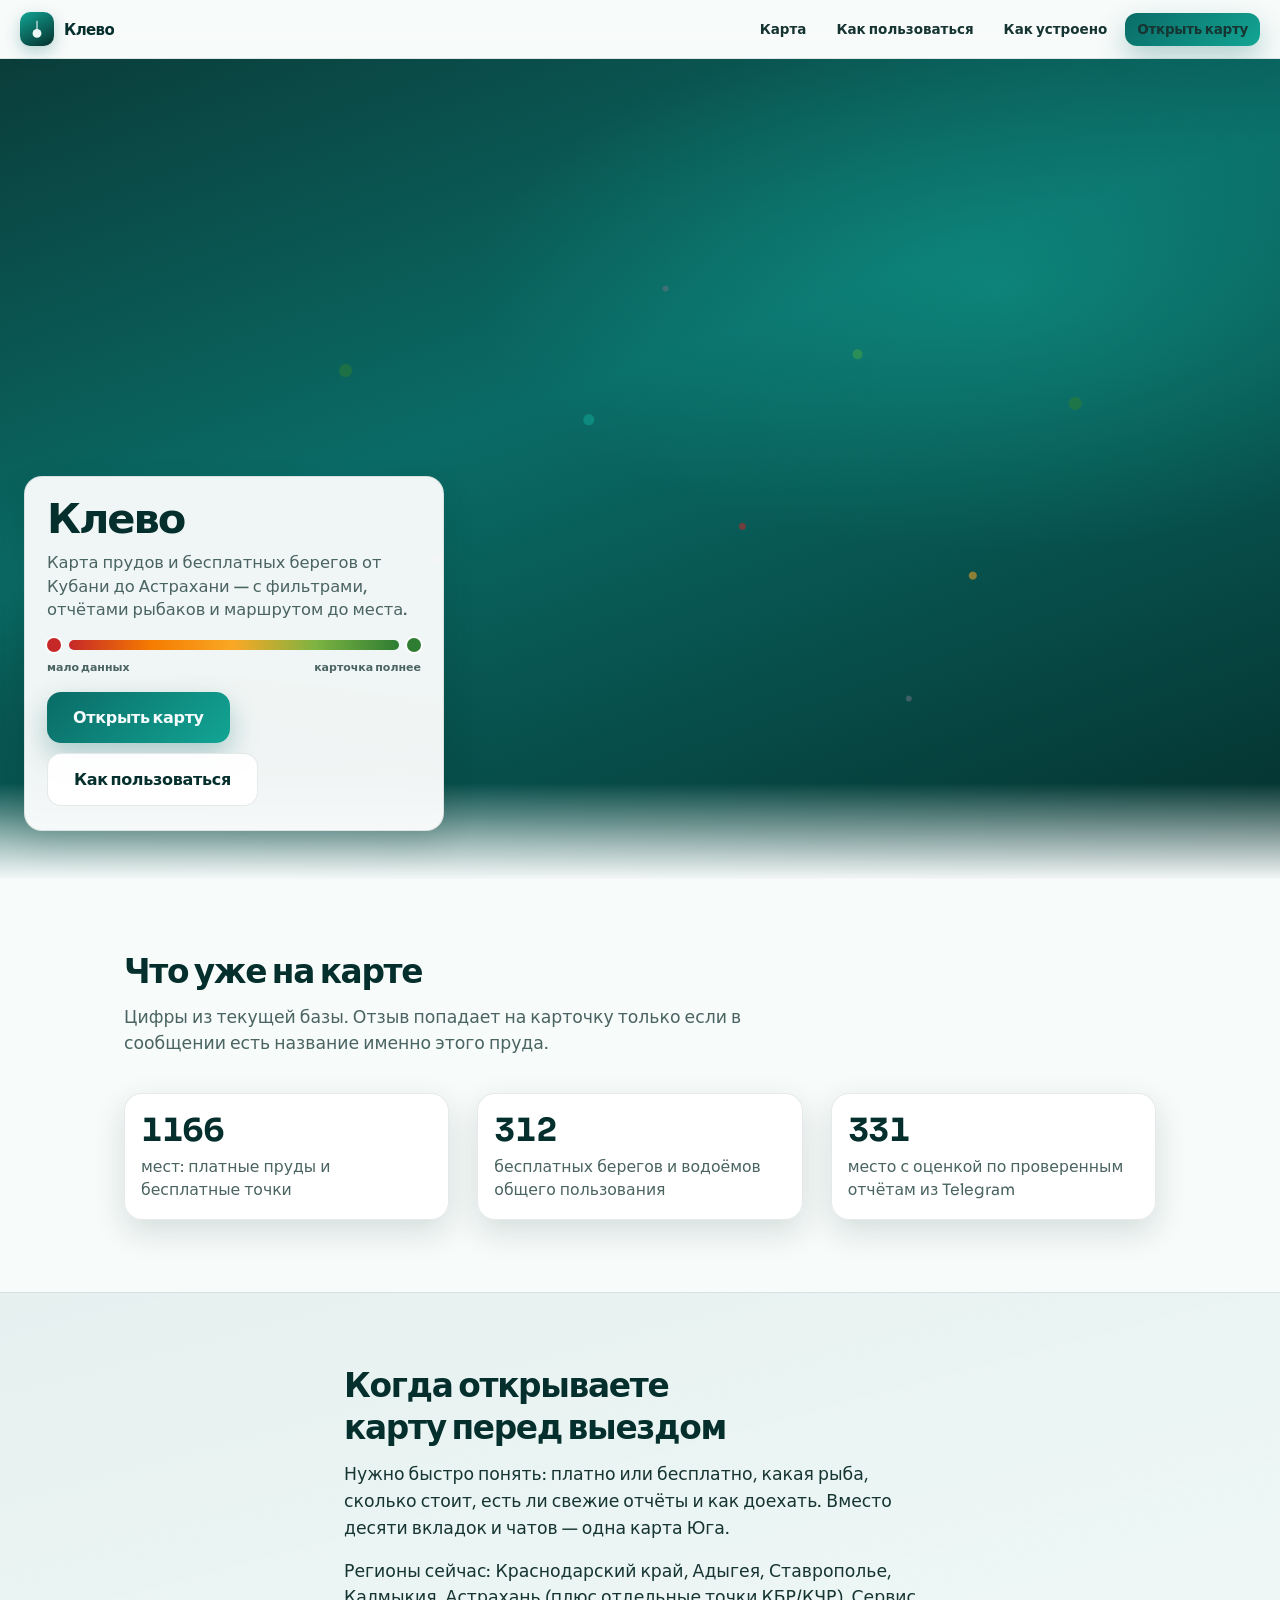
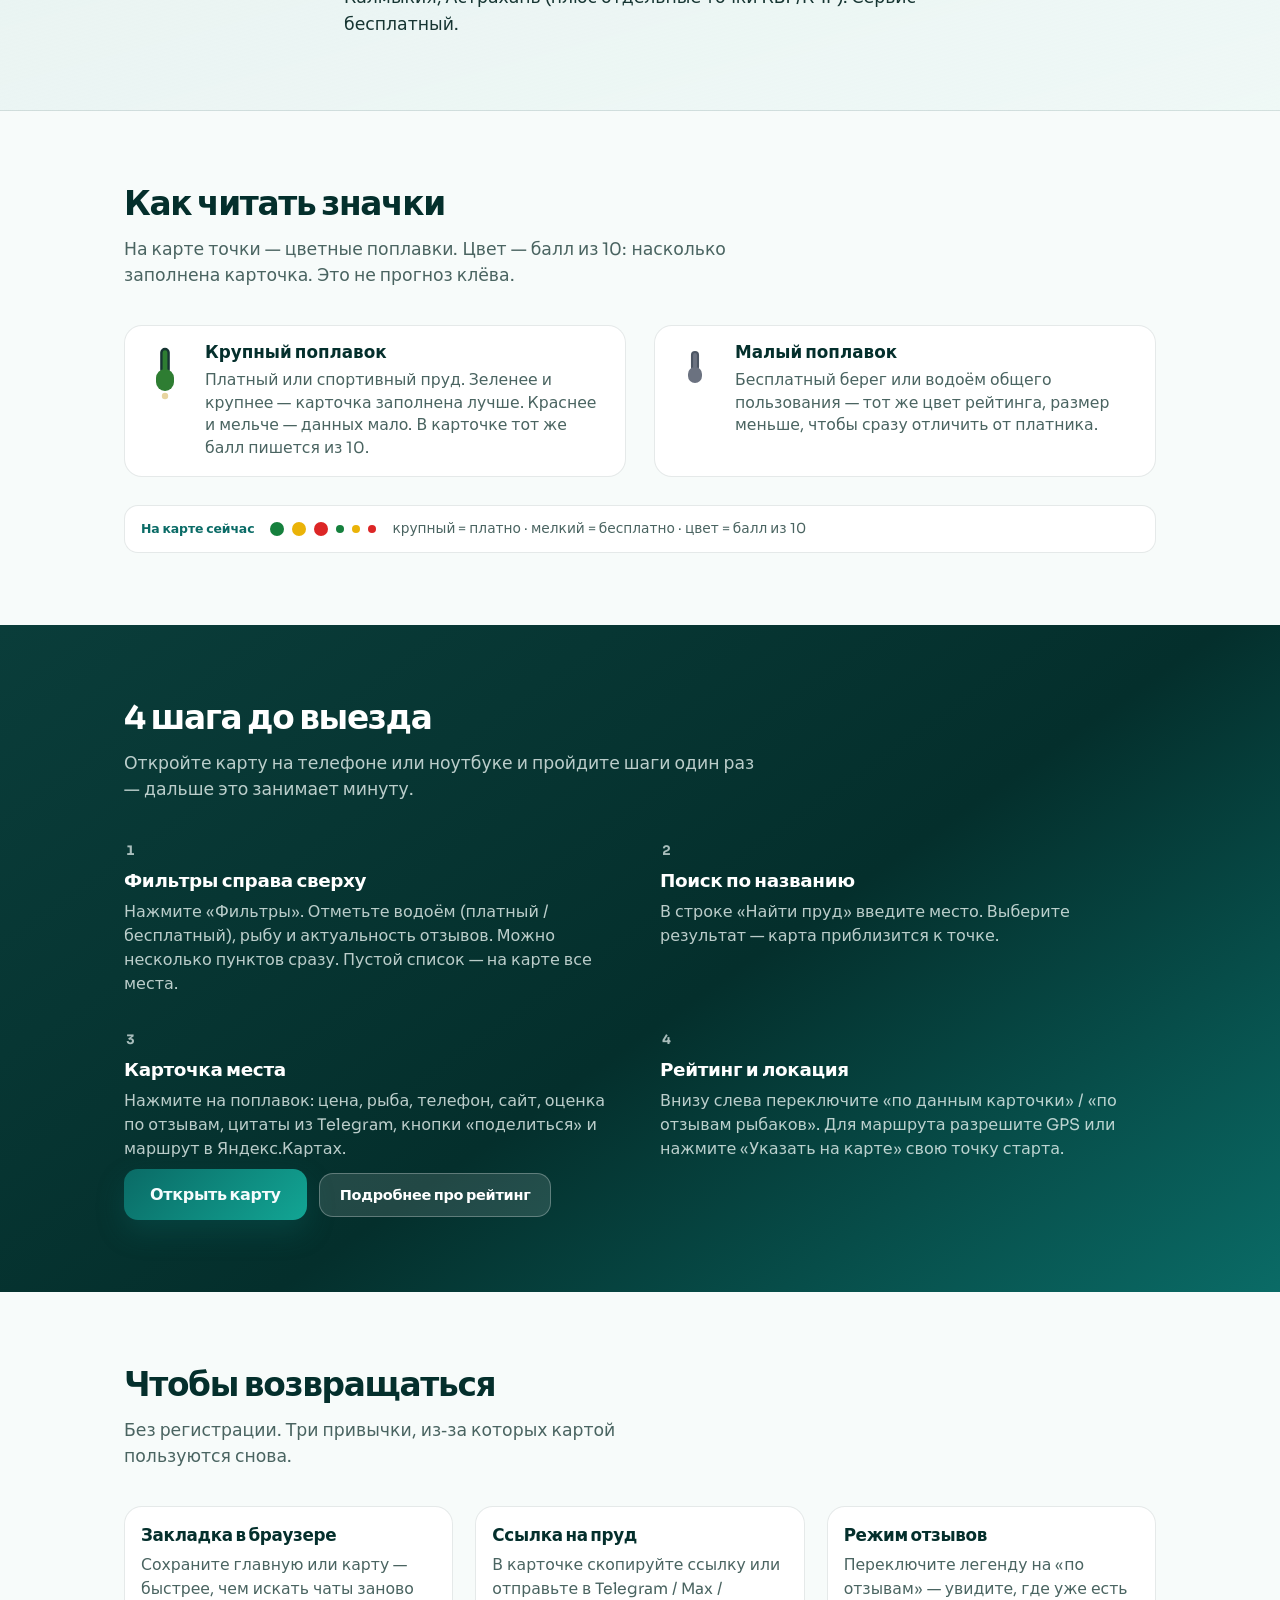
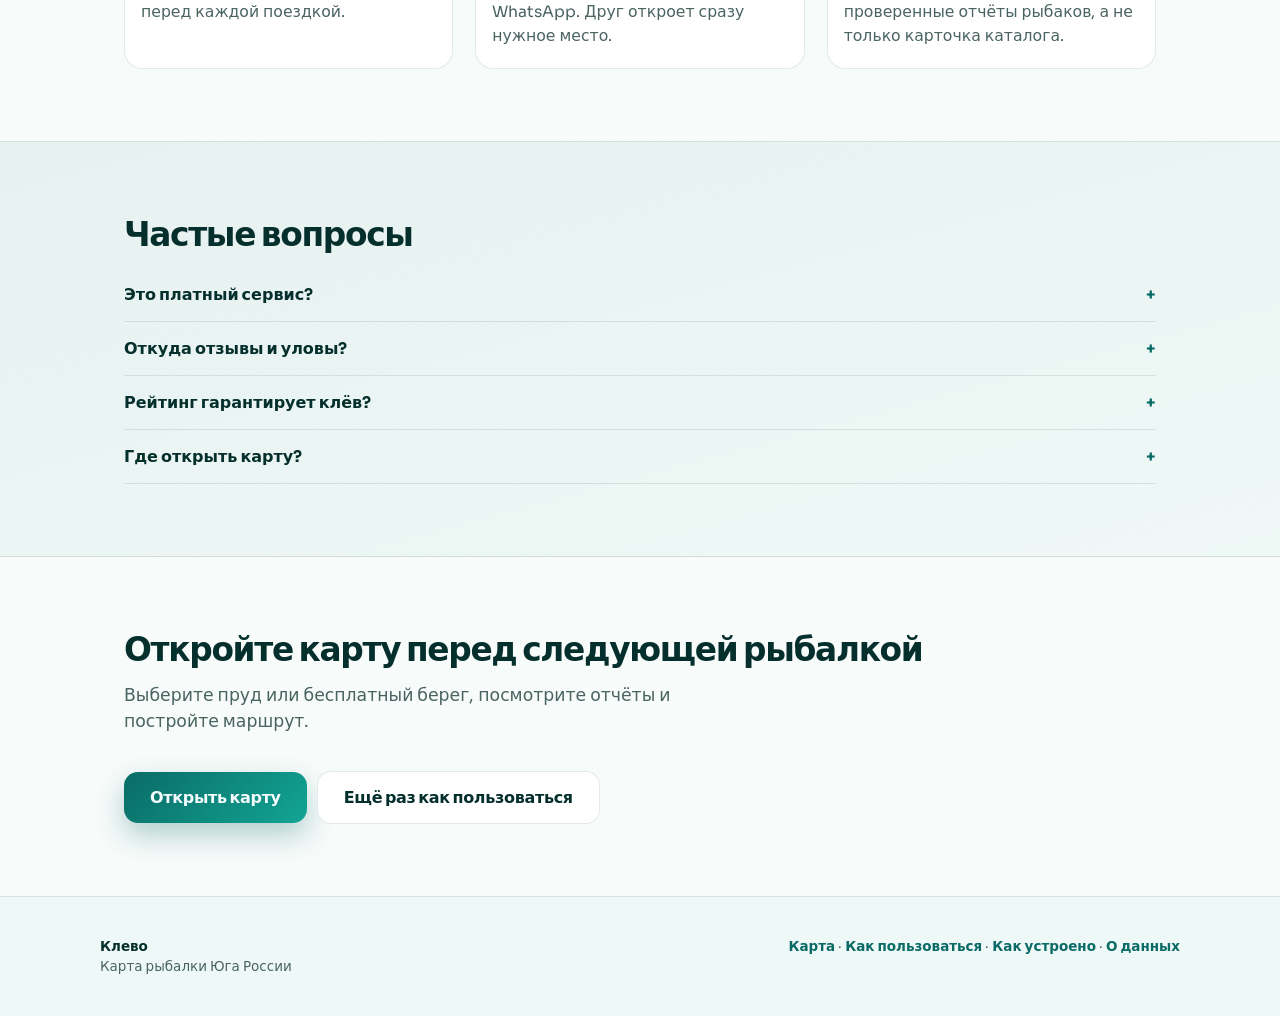
==== commit a98d3343: "Update site and pond data for GitHub Pages" ====
--- a/index.html
+++ b/index.html
@@ -130,8 +130,7 @@
         <div class="legend-item">
           <span class="fish-ico fish-ico--lg" aria-hidden="true">
             <svg viewBox="0 0 24 32" fill="none">
-              <path d="M12 2.5v5.5" stroke="#163532" stroke-width="1.4" stroke-linecap="round"/>
-              <rect x="8" y="7" width="8" height="6" rx="3" fill="#e8d4a0"/>
+              <rect x="10.2" y="2.5" width="3.6" height="12" rx="1.8" fill="#2e7d32" stroke="#163532" stroke-width="1.2"/>
               <rect x="7.5" y="12.5" width="9" height="11" rx="4.5" fill="#2e7d32"/>
               <circle cx="12" cy="26" r="1.6" fill="#e8d4a0"/>
             </svg>
@@ -147,8 +146,7 @@
         <div class="legend-item">
           <span class="fish-ico fish-ico--lg" aria-hidden="true">
             <svg viewBox="0 0 24 32" fill="none">
-              <path d="M12 4v5" stroke="#4b5563" stroke-width="1.2" stroke-linecap="round"/>
-              <rect x="9" y="8" width="6" height="4" rx="2" fill="#d1d5db"/>
+              <rect x="10.5" y="4" width="3" height="9" rx="1.5" fill="#6b7280" stroke="#4b5563" stroke-width="1.05"/>
               <rect x="8.5" y="11.5" width="7" height="8" rx="3.5" fill="#6b7280"/>
             </svg>
           </span>
@@ -193,7 +191,7 @@
           <article class="step">
             <h3>Поиск по названию</h3>
             <p>
-              В строке «Найти пруд или посёлок…» введите место. Выберите результат —
+              В строке «Найти пруд» введите место. Выберите результат —
               карта приблизится к точке.
             </p>
           </article>
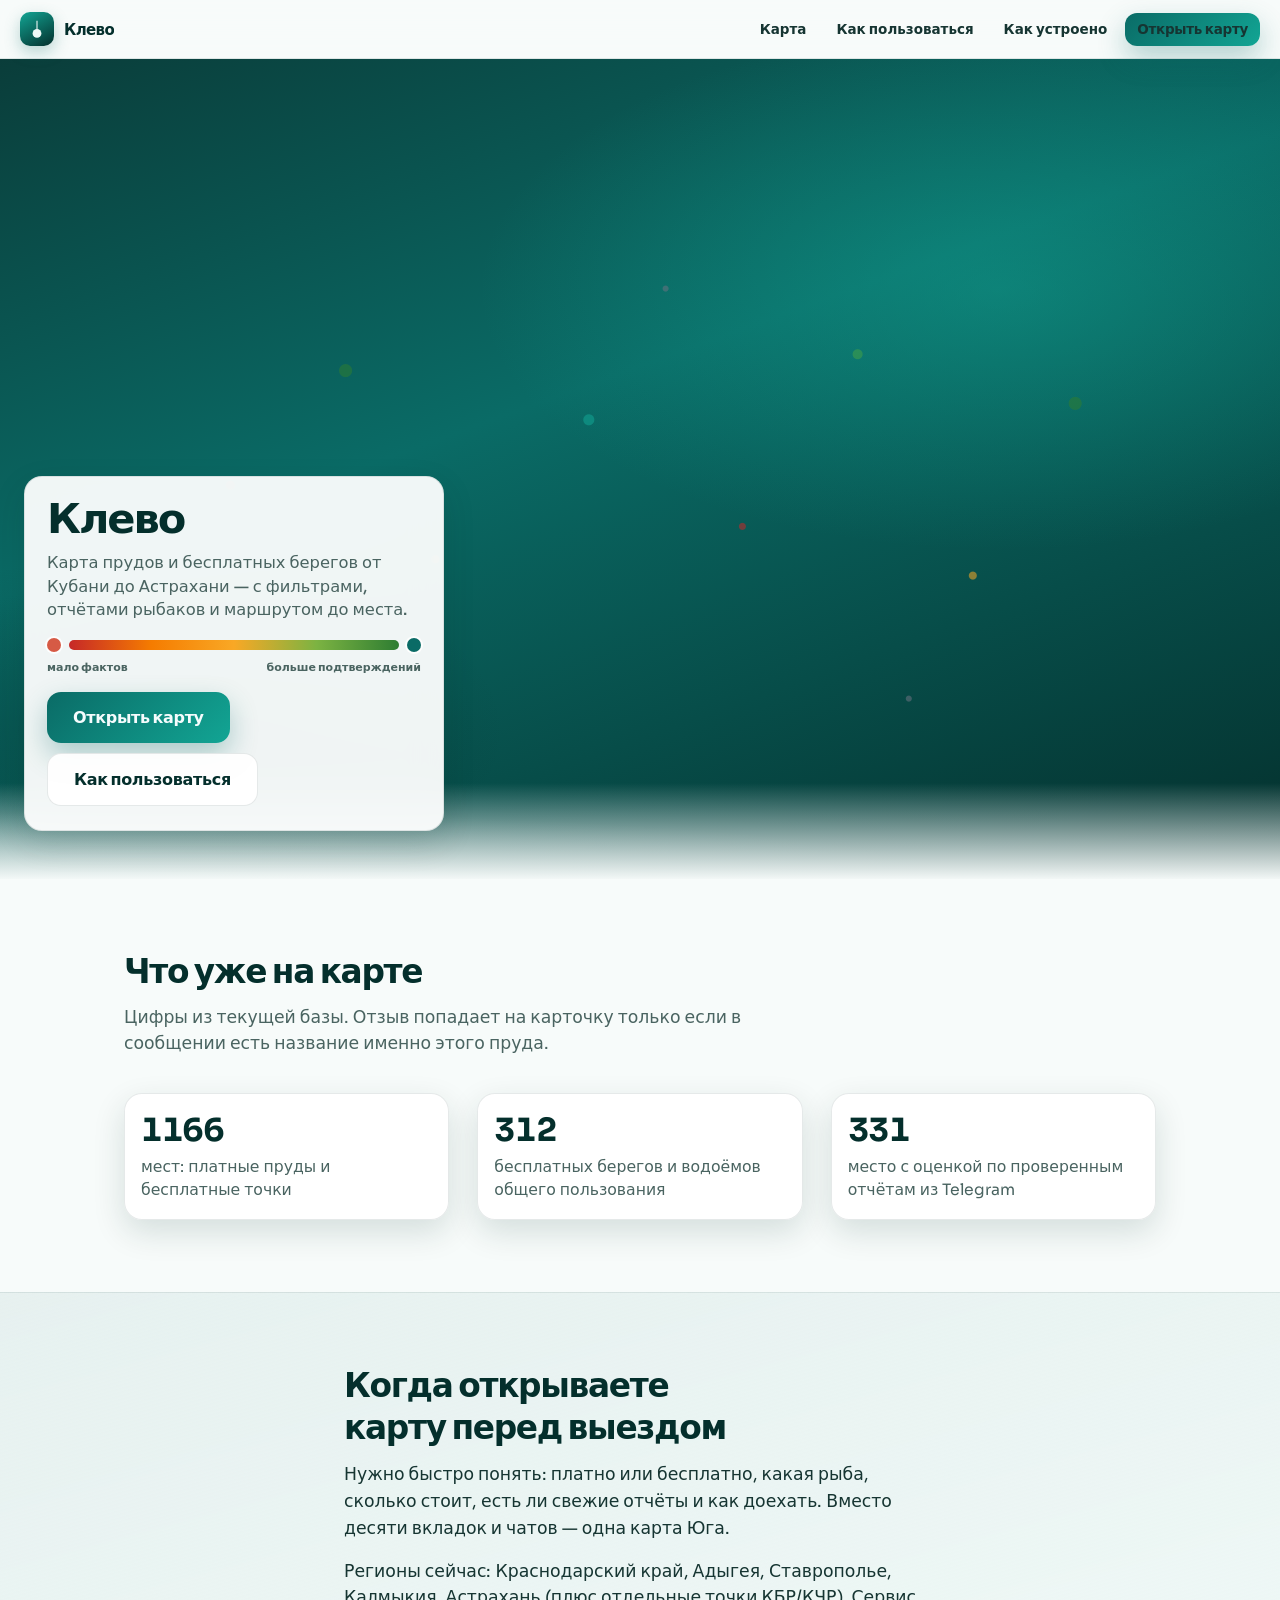
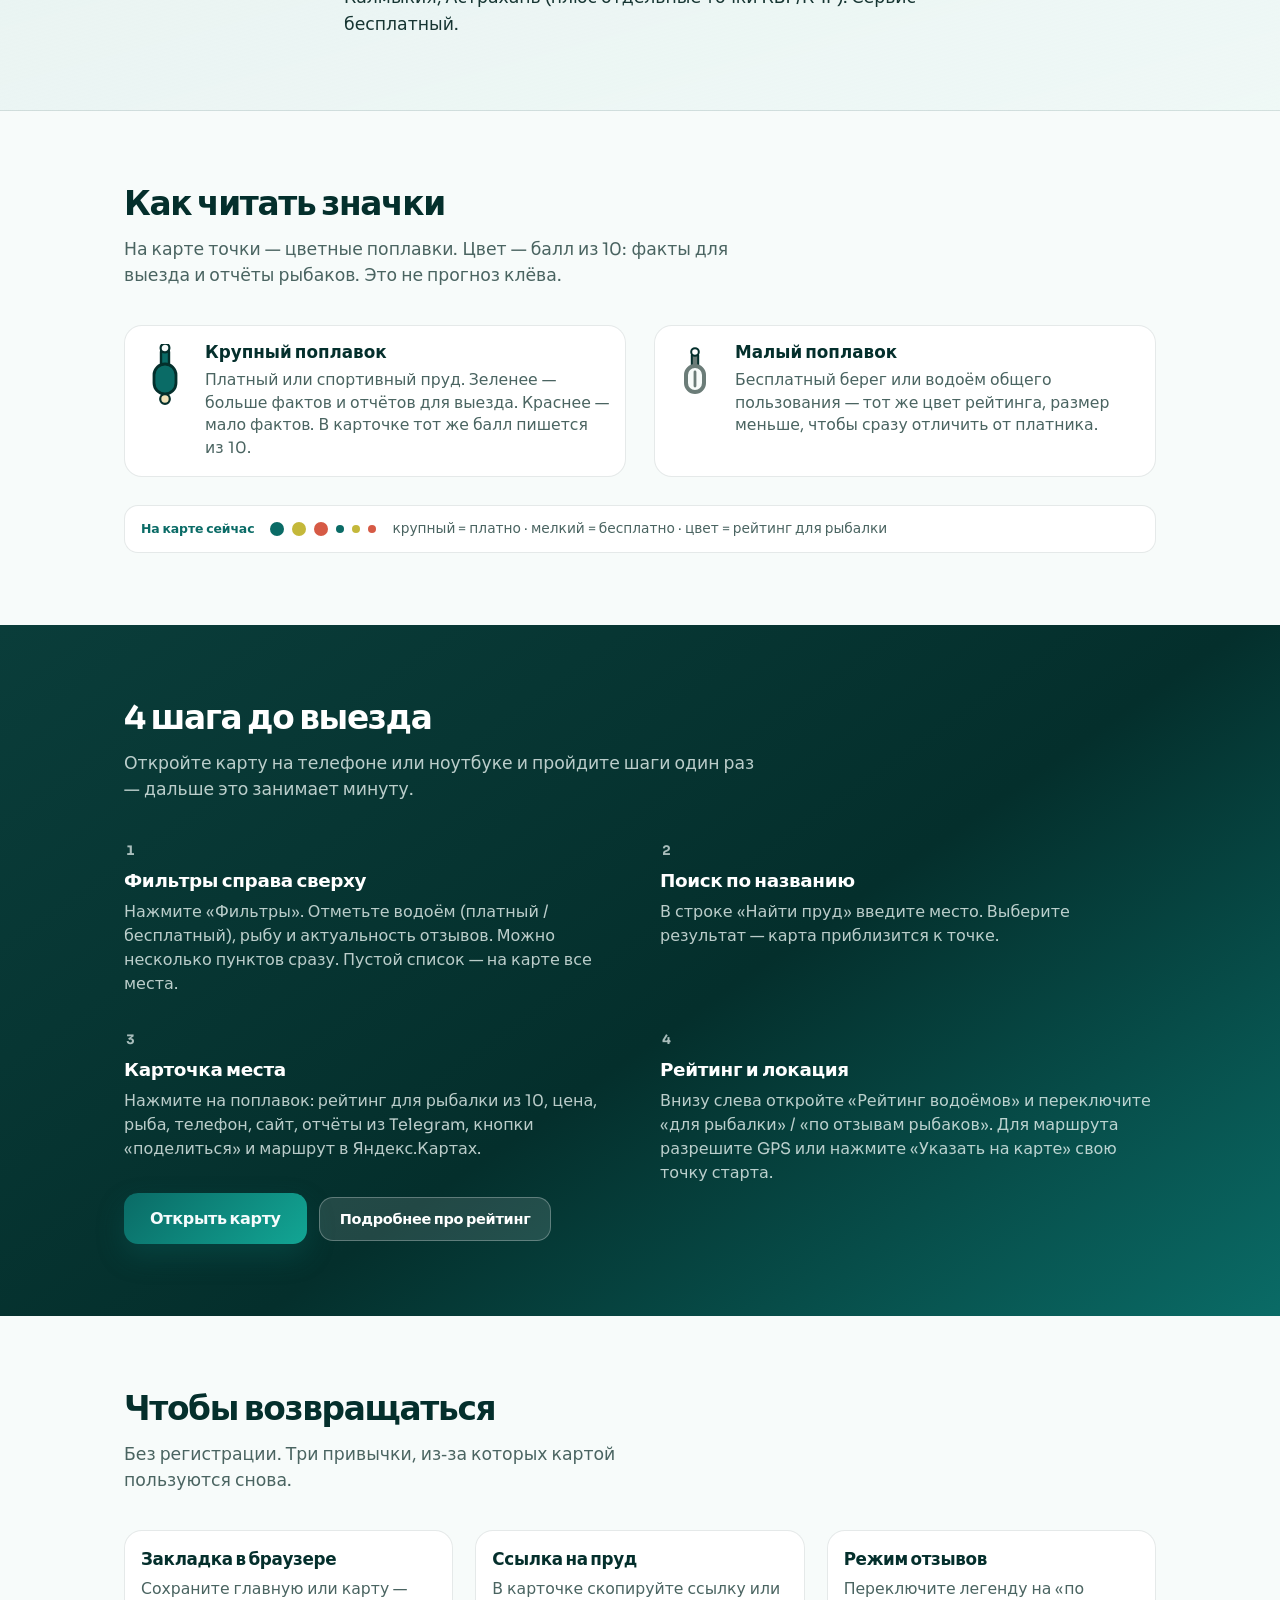
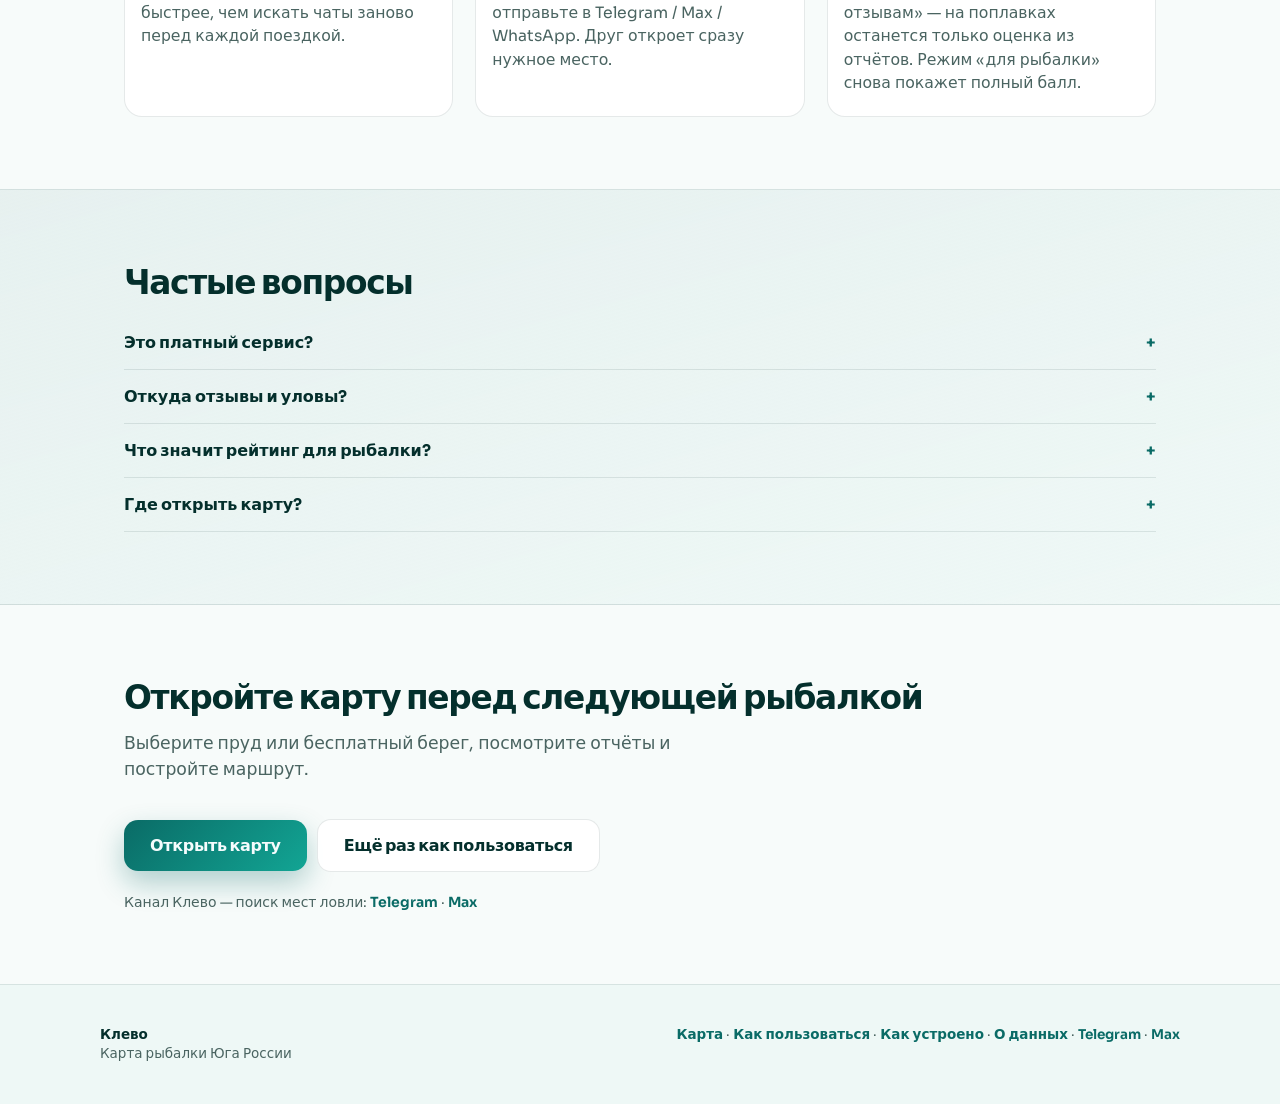
==== commit 55bd7c5e: "Update site and pond data for GitHub Pages" ====
--- a/index.html
+++ b/index.html
@@ -73,8 +73,8 @@
           <span class="hero__dot hero__dot--best"></span>
         </div>
         <div class="hero__ends" aria-hidden="true">
-          <span>мало данных</span>
-          <span>карточка полнее</span>
+          <span>мало фактов</span>
+          <span>больше подтверждений</span>
         </div>
         <div class="hero__actions">
           <a class="btn btn--primary btn--lg" href="map.html">Открыть карту</a>
@@ -123,31 +123,36 @@
     <section class="section" aria-labelledby="icons-title">
       <h2 id="icons-title" class="section__title">Как читать значки</h2>
       <p class="section__lead">
-        На карте точки — цветные поплавки. Цвет — балл из 10: насколько заполнена карточка.
+        На карте точки — цветные поплавки. Цвет — балл из 10: факты для выезда и отчёты рыбаков.
         Это не прогноз клёва.
       </p>
       <div class="legend-row">
         <div class="legend-item">
           <span class="fish-ico fish-ico--lg" aria-hidden="true">
             <svg viewBox="0 0 24 32" fill="none">
-              <rect x="10.2" y="2.5" width="3.6" height="12" rx="1.8" fill="#2e7d32" stroke="#163532" stroke-width="1.2"/>
-              <rect x="7.5" y="12.5" width="9" height="11" rx="4.5" fill="#2e7d32"/>
-              <circle cx="12" cy="26" r="1.6" fill="#e8d4a0"/>
+              <ellipse cx="12" cy="18" rx="8" ry="9" fill="#fff" opacity="0.65"/>
+              <rect x="10" y="2" width="4" height="12" rx="2" fill="#0a6b66" stroke="#042f2c" stroke-width="1.2"/>
+              <rect x="6.5" y="10" width="11" height="15" rx="5.5" fill="#0a6b66" stroke="#042f2c" stroke-width="1.4"/>
+              <circle cx="12" cy="2" r="2.2" fill="#f7fbfa" stroke="#042f2c" stroke-width="1.1"/>
+              <circle cx="12" cy="27.5" r="2.4" fill="#f0e2b8" stroke="#042f2c" stroke-width="1.1"/>
             </svg>
           </span>
           <div>
             <h3>Крупный поплавок</h3>
             <p>
-              Платный или спортивный пруд. Зеленее и крупнее — карточка заполнена лучше.
-              Краснее и мельче — данных мало. В карточке тот же балл пишется из 10.
+              Платный или спортивный пруд. Зеленее — больше фактов и отчётов для выезда.
+              Краснее — мало фактов. В карточке тот же балл пишется из 10.
             </p>
           </div>
         </div>
         <div class="legend-item">
           <span class="fish-ico fish-ico--lg" aria-hidden="true">
             <svg viewBox="0 0 24 32" fill="none">
-              <rect x="10.5" y="4" width="3" height="9" rx="1.5" fill="#6b7280" stroke="#4b5563" stroke-width="1.05"/>
-              <rect x="8.5" y="11.5" width="7" height="8" rx="3.5" fill="#6b7280"/>
+              <ellipse cx="12" cy="18" rx="7" ry="8" fill="#fff" opacity="0.75"/>
+              <rect x="10.4" y="4" width="3.2" height="10" rx="1.6" fill="#6b7c78" stroke="#042f2c" stroke-width="1"/>
+              <rect x="7.5" y="11" width="9" height="13" rx="4.5" fill="#f7fbfa" stroke="#6b7c78" stroke-width="2"/>
+              <line x1="12" y1="14" x2="12" y2="21" stroke="#6b7c78" stroke-width="1.4" stroke-linecap="round"/>
+              <circle cx="12" cy="4" r="1.9" fill="#fff" stroke="#042f2c" stroke-width="1"/>
             </svg>
           </span>
           <div>
@@ -169,7 +174,7 @@
           <i class="legend-dot legend-dot--free legend-dot--mid"></i>
           <i class="legend-dot legend-dot--free legend-dot--low"></i>
         </span>
-        <span class="legend-swatch__hint">крупный = платно · мелкий = бесплатно · цвет = балл из 10</span>
+        <span class="legend-swatch__hint">крупный = платно · мелкий = бесплатно · цвет = рейтинг для рыбалки</span>
       </div>
     </section>
 
@@ -198,14 +203,15 @@
           <article class="step">
             <h3>Карточка места</h3>
             <p>
-              Нажмите на поплавок: цена, рыба, телефон, сайт, оценка по отзывам,
-              цитаты из Telegram, кнопки «поделиться» и маршрут в Яндекс.Картах.
+              Нажмите на поплавок: рейтинг для рыбалки из 10, цена, рыба, телефон,
+              сайт, отчёты из Telegram, кнопки «поделиться» и маршрут в Яндекс.Картах.
             </p>
           </article>
           <article class="step">
             <h3>Рейтинг и локация</h3>
             <p>
-              Внизу слева переключите «по данным карточки» / «по отзывам рыбаков».
+              Внизу слева откройте «Рейтинг водоёмов» и переключите
+              «для рыбалки» / «по отзывам рыбаков».
               Для маршрута разрешите GPS или нажмите «Указать на карте» свою точку старта.
             </p>
           </article>
@@ -234,11 +240,11 @@
             Друг откроет сразу нужное место.
           </p>
         </div>
-        <div class="keep__item">
+          <div class="keep__item">
           <h3>Режим отзывов</h3>
           <p>
-            Переключите легенду на «по отзывам» — увидите, где уже есть проверенные
-            отчёты рыбаков, а не только карточка каталога.
+            Переключите легенду на «по отзывам» — на поплавках останется только
+            оценка из отчётов. Режим «для рыбалки» снова покажет полный балл.
           </p>
         </div>
       </div>
@@ -260,10 +266,11 @@
             </p>
           </details>
           <details>
-            <summary>Рейтинг гарантирует клёв?</summary>
-            <p>
-              Нет. Балл из 10 — насколько заполнена карточка. Цвет поплавка — тот же балл
-              по шкале красный → зелёный, не прогноз клёва. Перед выездом уточняйте условия.
+            <summary>Что значит рейтинг для рыбалки?</summary>
+            <p>
+              Балл из 10 — насколько место собрано для выезда: факты карточки
+              (тип, рыба, цена, контакты) плюс отчёты рыбаков. Это не прогноз клёва.
+              Перед выездом уточняйте условия.
             </p>
           </details>
           <details>
@@ -285,6 +292,12 @@
         <a class="btn btn--primary btn--lg" href="map.html">Открыть карту</a>
         <a class="btn btn--ghost btn--lg" href="#how-to">Ещё раз как пользоваться</a>
       </div>
+      <p class="site-channels">
+        Канал Клево — поиск мест ловли:
+        <a href="https://t.me/klevo_rybalka" target="_blank" rel="noopener">Telegram</a>
+        ·
+        <a href="https://max.ru/join/dy6aHaNPAnhYeUtR4Y8Xpr17MIOBf5M19A6Qw7Lq_Xs" target="_blank" rel="noopener">Max</a>
+      </p>
     </section>
   </main>
 
@@ -302,6 +315,10 @@
         <a href="about.html">Как устроено</a>
         ·
         <a href="data.html">О данных</a>
+        ·
+        <a href="https://t.me/klevo_rybalka" target="_blank" rel="noopener">Telegram</a>
+        ·
+        <a href="https://max.ru/join/dy6aHaNPAnhYeUtR4Y8Xpr17MIOBf5M19A6Qw7Lq_Xs" target="_blank" rel="noopener">Max</a>
       </div>
     </div>
   </footer>
--- a/assets/site.css
+++ b/assets/site.css
@@ -631,9 +631,9 @@
   height: 8px;
 }
 
-.legend-dot--good { background: #15803d; }
-.legend-dot--mid { background: #eab308; }
-.legend-dot--low { background: #dc2626; }
+.legend-dot--good { background: #0a6b66; }
+.legend-dot--mid { background: #c4b83a; }
+.legend-dot--low { background: #d65a45; }
 
 .legend-swatch__hint {
   font-size: 0.86rem;
@@ -714,6 +714,30 @@
 
 .cta-final .hero__actions {
   margin-top: 8px;
+}
+
+.site-channels {
+  margin: 20px 0 0;
+  font-size: 14px;
+  line-height: 1.45;
+  color: var(--muted);
+}
+
+.site-channels a {
+  color: var(--teal);
+  font-weight: 650;
+  text-decoration: none;
+}
+
+.site-channels a:hover {
+  color: var(--teal-bright);
+  text-decoration: underline;
+}
+
+.site-channels a:focus-visible {
+  outline: 3px solid var(--teal-bright);
+  outline-offset: 3px;
+  border-radius: 4px;
 }
 
 .cta-inline {
